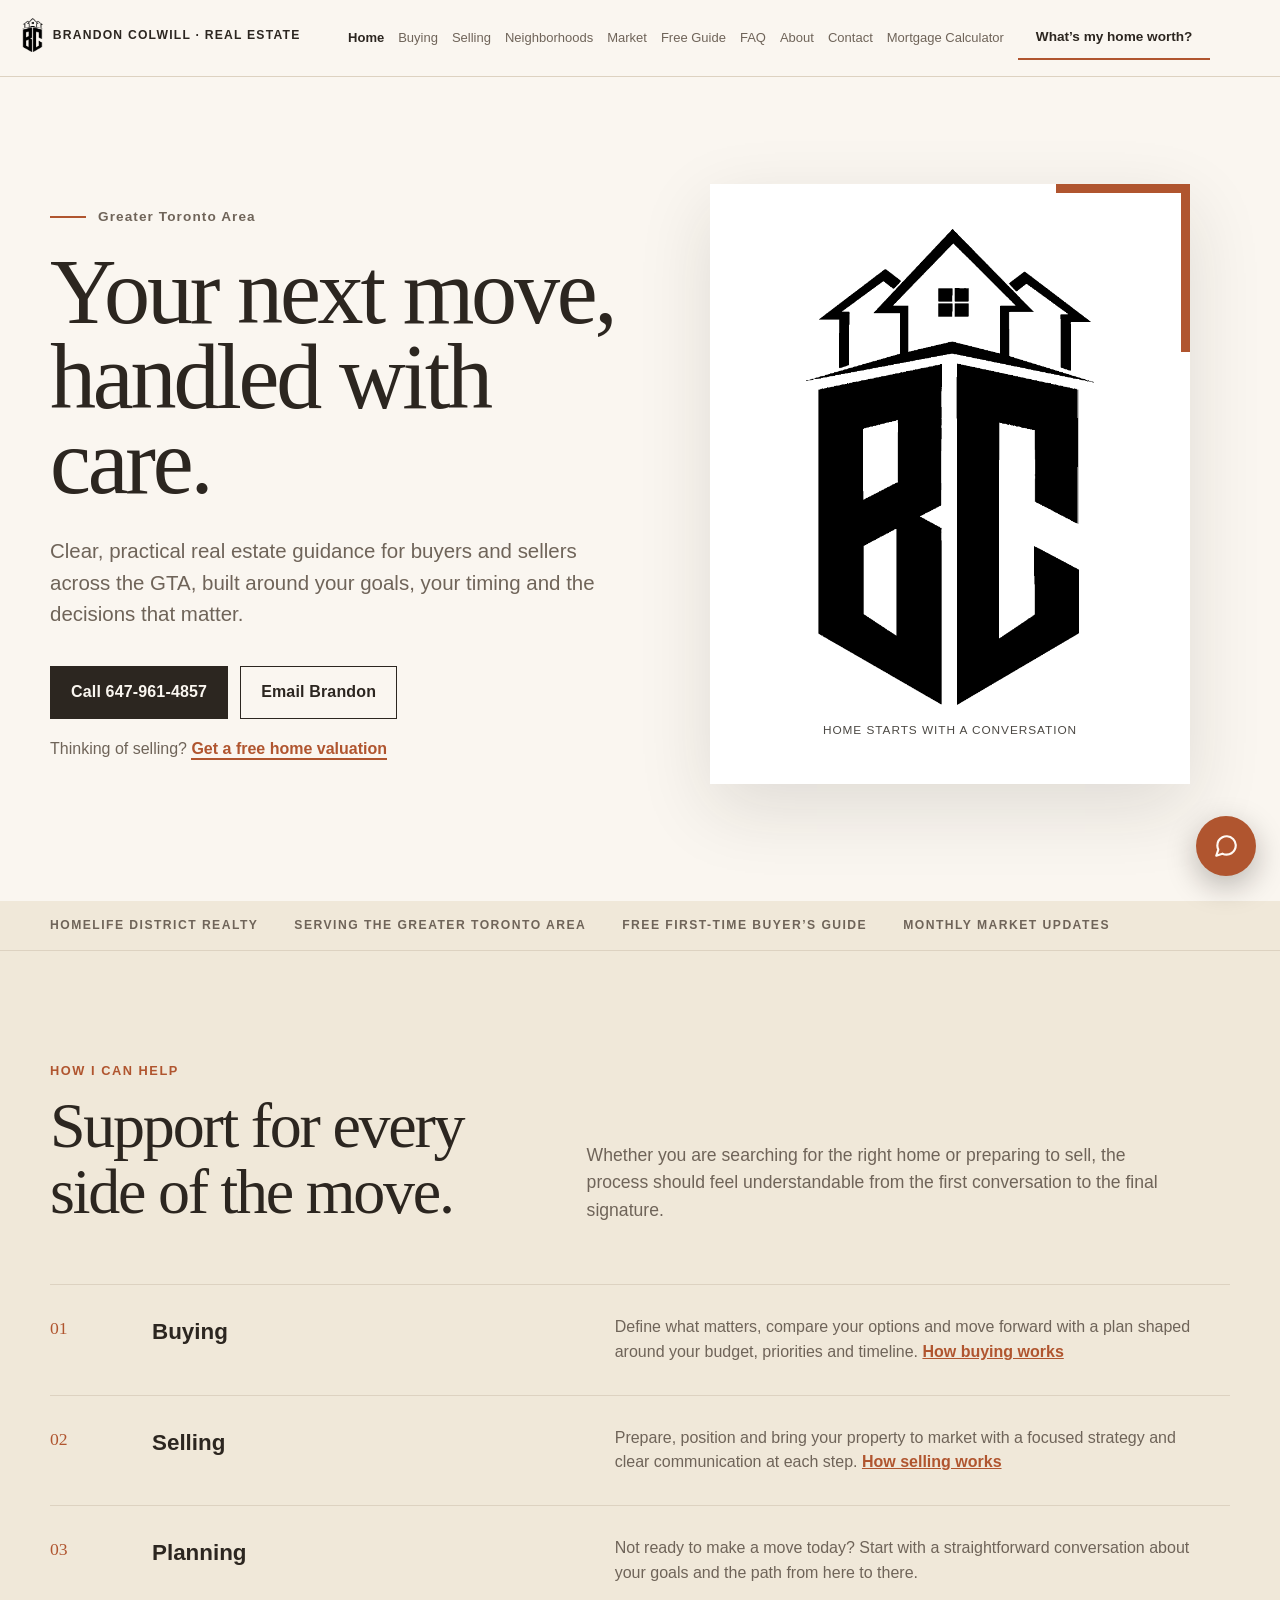
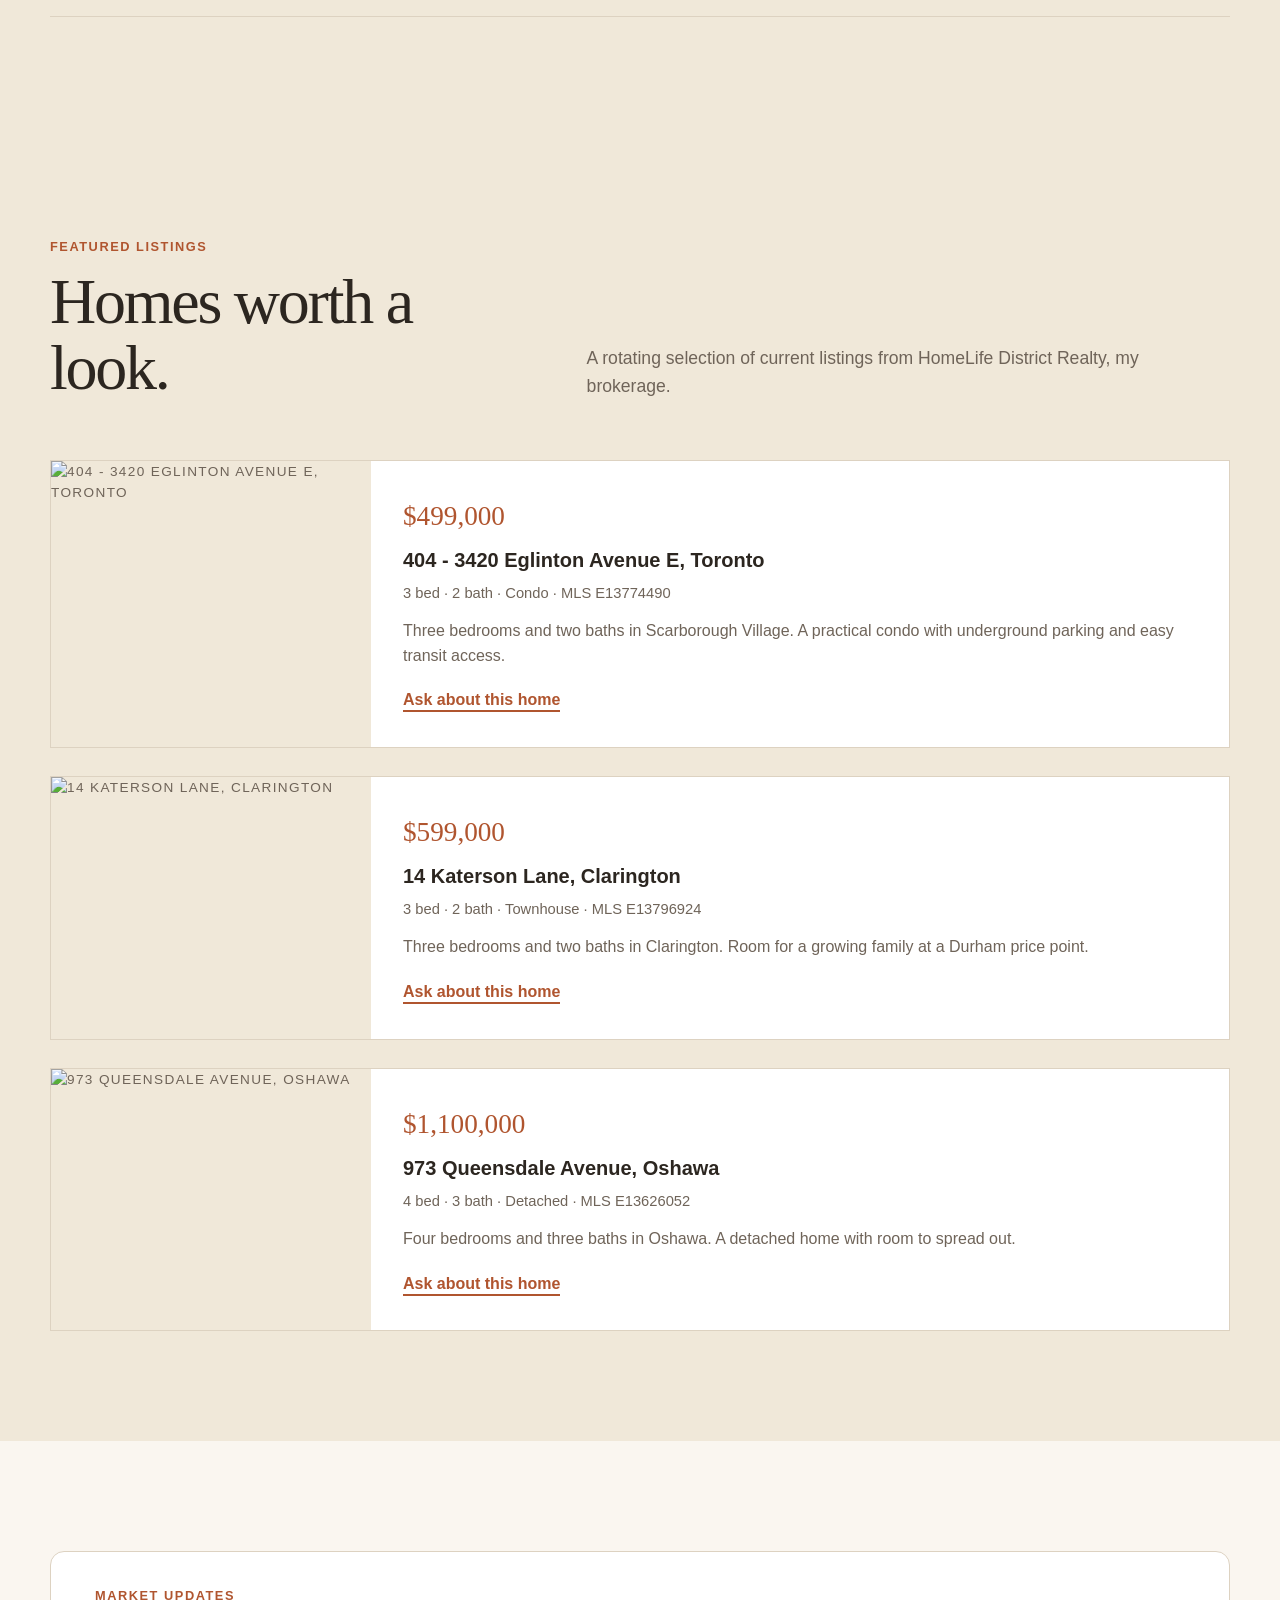
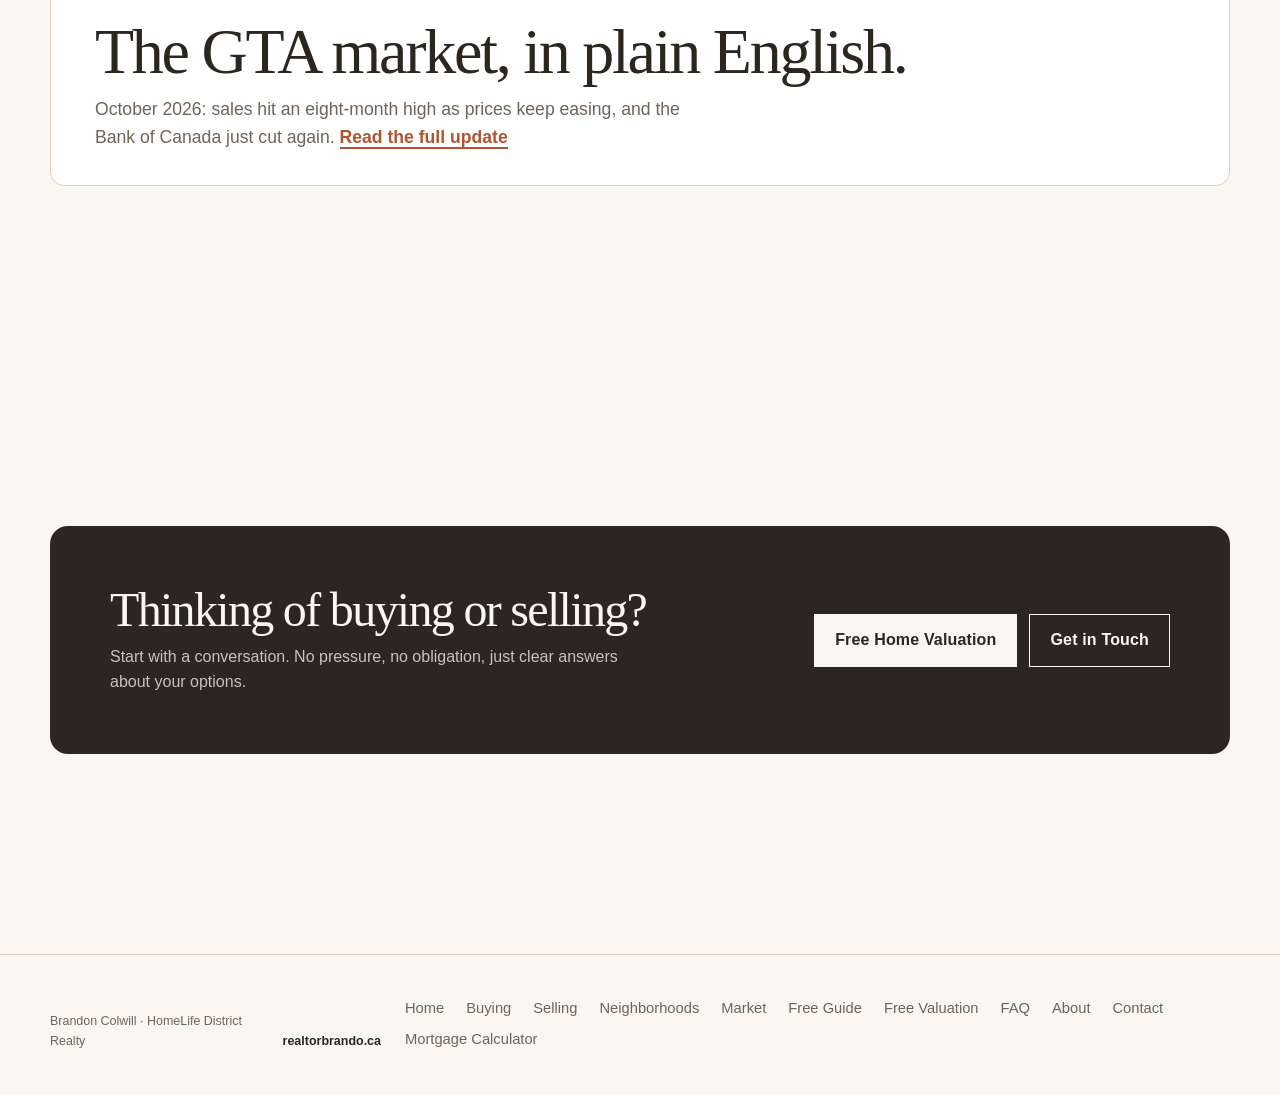
==== index.html @ 357b74c3 "Site polish: PNG logo data URIs (part 1/4)" ====
<!doctype html>
<html lang="en">
<head>
  <meta charset="utf-8" />
  <meta name="viewport" content="width=device-width, initial-scale=1, viewport-fit=cover" />
  <meta name="color-scheme" content="light" />
  <script>
    window.va = window.va || function () { (window.vaq = window.vaq || []).push(arguments); };
  </script>
  <script defer src="/_vercel/insights/script.js"></script>
  <meta name="description" content="Brandon Colwill provides thoughtful real estate guidance for buyers and sellers across the Greater Toronto Area with HomeLife District Realty." />
  <link rel="canonical" href="https://realtorbrando.ca/" />
  <link rel="icon" type="image/png" href="[data-uri]" />
  <meta property="og:type" content="website" />
  <meta property="og:site_name" content="Brandon Colwill Real Estate" />
  <meta property="og:title" content="Brandon Colwill | Greater Toronto Area Real Estate" />
  <meta property="og:description" content="Brandon Colwill provides thoughtful real estate guidance for buyers and sellers across the Greater Toronto Area with HomeLife District Realty." />
  <meta property="og:url" content="https://realtorbrando.ca/" />
  <meta property="og:image" content="https://realtorbrando.ca/og-image.png" />
  <meta property="og:image:width" content="1200" />
  <meta property="og:image:height" content="630" />
  <meta property="og:image:alt" content="Brandon Colwill, Greater Toronto Area Real Estate" />
  <meta name="twitter:card" content="summary_large_image" />
  <meta name="twitter:title" content="Brandon Colwill | Greater Toronto Area Real Estate" />
  <meta name="twitter:description" content="Brandon Colwill provides thoughtful real estate guidance for buyers and sellers across the Greater Toronto Area with HomeLife District Realty." />
  <meta name="twitter:image" content="https://realtorbrando.ca/og-image.png" />
  <title>Brandon Colwill | Greater Toronto Area Real Estate</title>
  <link rel="stylesheet" href="styles.css" />
</head>
<body>
<header class="site-header" aria-label="Primary navigation">
    <div class="wrap topline">
      <div class="identity"><a href="index.html" style="text-decoration:none"><img src="[data-uri]" class="identity-logo" alt="Brandon Colwill logo">Brandon Colwill &middot; Real Estate</a></div>
      <button class="nav-toggle" aria-label="Open menu" aria-expanded="false"><span></span><span></span><span></span></button>
      <nav class="main-nav" aria-label="Pages">
              <a href="index.html" aria-current="page">Home</a>
      <a href="buyers.html">Buying</a>
      <a href="sellers.html">Selling</a>
      <a href="neighborhoods.html">Neighborhoods</a>
      <a href="market.html">Market</a>
      <a href="guide.html">Free Guide</a>
      <a href="faq.html">FAQ</a>
      <a href="about.html">About</a>
      <a href="contact.html">Contact</a>
      <a href="calculator.html">Mortgage Calculator</a>
      <a href="valuation.html" class="nav-cta">What&rsquo;s my home worth?</a>
      </nav>
      <div class="nav-scrim" aria-hidden="true"></div>
    </div>
  </header>
  <main>
<div class="wrap hero">
      <div class="hero-copy">
        <p class="eyebrow">Greater Toronto Area</p>
        <h1>Your next move, handled with care.</h1>
        <p class="hero-lede">Clear, practical real estate guidance for buyers and sellers across the GTA, built around your goals, your timing and the decisions that matter.</p>
        <div class="actions">
          <a class="button primary" href="tel:+16479614857" aria-label="Call Brandon Colwill at 647 961 4857">Call 647-961-4857</a>
          <a class="button secondary" href="mailto:brandonjcolwill@gmail.com">Email Brandon</a>
        </div>
        <span class="hero-sub">Thinking of selling? <a href="valuation.html">Get a free home valuation</a></span>
      </div>
      <figure class="brand-frame" aria-label="Brandon Colwill monogram logo">
        <img src="[data-uri]" alt="Brandon Colwill BC monogram beneath a row of homes" />
        <figcaption class="brand-note">Home starts with a conversation</figcaption>
      </figure>
    </div>
    <div class="trust-strip"><div class="wrap trust-inner">
      <span>HomeLife District Realty</span><span>Serving the Greater Toronto Area</span><span>Free First-Time Buyer&rsquo;s Guide</span><span>Monthly Market Updates</span>
    </div></div>

<section class="services" id="services">
      <div class="wrap">
        <div class="section-head">
          <div>
            <p class="section-label">How I can help</p>
            <h2>Support for every side of the move.</h2>
          </div>
          <p class="section-intro">Whether you are searching for the right home or preparing to sell, the process should feel understandable from the first conversation to the final signature.</p>
        </div>
        <div class="service-list">
          <article class="service">
            <span class="service-number">01</span>
            <h3>Buying</h3>
            <p>Define what matters, compare your options and move forward with a plan shaped around your budget, priorities and timeline. <a class="text-link" href="buyers.html">How buying works</a></p>
          </article>
          <article class="service">
            <span class="service-number">02</span>
            <h3>Selling</h3>
            <p>Prepare, position and bring your property to market with a focused strategy and clear communication at each step. <a class="text-link" href="sellers.html">How selling works</a></p>
          </article>
          <article class="service">
            <span class="service-number">03</span>
            <h3>Planning</h3>
            <p>Not ready to make a move today? Start with a straightforward conversation about your goals and the path from here to there.</p>
          </article>
        </div>
      </div>
    </section>
<section id="listings" class="listings">
      <div class="wrap">
        <div class="section-head">
          <div>
            <p class="section-label">Featured listings</p>
            <h2>Homes worth a look.</h2>
          </div>
          <p class="section-intro">A rotating selection of current listings from HomeLife District Realty, my brokerage.</p>
        </div>
        <div class="listing-grid">
          <!--
            TO ADD A LISTING: copy the <article class="listing-card"> block below,
            paste it inside .listing-grid above this comment, and fill in the details.
            <article class="listing-card">
              <div class="listing-photo" aria-hidden="true"><span>Photo</span></div>
              <div class="listing-body">
                <p class="listing-price">$000,000</p>
                <h3>123 Example Street, Toronto</h3>
                <p class="listing-meta">3 bed &middot; 2 bath &middot; 1,500 sq ft</p>
                <p class="listing-desc">One or two sentences on what makes this home stand out.</p>
                <a class="listing-link" href="contact.html">Ask about this home</a>
              </div>
            </article>
          -->
          <article class="listing-card">
            <div class="listing-photo" data-photos="https://storage.googleapis.com/canadian/6aa489087ae2c92165e7a8e7.jpeg|https://storage.googleapis.com/canadian/6aa488fc7ae2c92165e7a8e4.jpeg|https://storage.googleapis.com/canadian/6aa488fc15866414d7d3f518.jpeg|https://storage.googleapis.com/canadian/6aa488fb15866414d7d3f517.jpeg|https://storage.googleapis.com/canadian/6aa488fbff354714e130527f.jpeg|https://storage.googleapis.com/canadian/6aa488fbcfd5c7214b7acc95.jpeg|https://storage.googleapis.com/canadian/6aa488fa7ae2c92165e7a8e2.jpeg|https://storage.googleapis.com/canadian/6aa488fa7ae2c92165e7a8e1.jpeg"><img src="https://storage.googleapis.com/canadian/6aa489087ae2c92165e7a8e7.jpeg" alt="404 - 3420 Eglinton Avenue E, Toronto" loading="lazy"></div>
            <div class="listing-body">
              <p class="listing-price">$499,000</p>
              <h3>404 - 3420 Eglinton Avenue E, Toronto</h3>
              <p class="listing-meta">3 bed &middot; 2 bath &middot; Condo &middot; MLS E13774490</p>
              <p class="listing-desc">Three bedrooms and two baths in Scarborough Village. A practical condo with underground parking and easy transit access.</p>
              <a class="listing-link" href="contact.html">Ask about this home</a>
            </div>
          </article>
          <article class="listing-card">
            <div class="listing-photo" data-photos="https://storage.googleapis.com/canadian/6aac244d233400da7a8f770c.jpeg|https://storage.googleapis.com/canadian/6aac245466da582f218b4580.jpeg|https://storage.googleapis.com/canadian/6aac244ed1eb2525922ef771.jpeg|https://storage.googleapis.com/canadian/6aac244deae08734eb2b4d78.jpeg|https://storage.googleapis.com/canadian/6aac24513ce74e8abf9bbdc7.jpeg|https://storage.googleapis.com/canadian/6aac2453233400da7a8f7712.jpeg|https://storage.googleapis.com/canadian/6aac244ed1dc3cd713ec0687.jpeg|https://storage.googleapis.com/canadian/6aac244f233400da7a8f770d.jpeg"><img src="https://storage.googleapis.com/canadian/6aac244d233400da7a8f770c.jpeg" alt="14 Katerson Lane, Clarington" loading="lazy"></div>
            <div class="listing-body">
              <p class="listing-price">$599,000</p>
              <h3>14 Katerson Lane, Clarington</h3>
              <p class="listing-meta">3 bed &middot; 2 bath &middot; Townhouse &middot; MLS E13796924</p>
              <p class="listing-desc">Three bedrooms and two baths in Clarington. Room for a growing family at a Durham price point.</p>
              <a class="listing-link" href="contact.html">Ask about this home</a>
            </div>
          </article>
          <article class="listing-card">
            <div class="listing-photo" data-photos="https://storage.googleapis.com/canadian/6a6d0b2e24837a67ff97429c.jpeg|https://storage.googleapis.com/canadian/6a6d0b2dc71ba846ba504f0d.jpeg"><img src="https://storage.googleapis.com/canadian/6a6d0b2e24837a67ff97429c.jpeg" alt="973 Queensdale Avenue, Oshawa" loading="lazy"></div>
            <div class="listing-body">
              <p class="listing-price">$1,100,000</p>
              <h3>973 Queensdale Avenue, Oshawa</h3>
              <p class="listing-meta">4 bed &middot; 3 bath &middot; Detached &middot; MLS E13626052</p>
              <p class="listing-desc">Four bedrooms and three baths in Oshawa. A detached home with room to spread out.</p>
              <a class="listing-link" href="contact.html">Ask about this home</a>
            </div>
          </article>
        </div>
      </div>
    </section>
    <section><div class="wrap">
      <div class="teaser">
        <p class="section-label">Market updates</p>
        <h2>The GTA market, in plain English.</h2>
        <p class="section-intro">October 2026: sales hit an eight-month high as prices keep easing, and the Bank of Canada just cut again. <a class="read-more" href="market.html">Read the full update</a></p>
      </div>
    </div></section>

    <section><div class="wrap">
      <div class="cta-band">
        <div>
          <h2>Thinking of buying or selling?</h2>
          <p>Start with a conversation. No pressure, no obligation, just clear answers about your options.</p>
        </div>
        <div class="actions">
          <a class="button primary" href="valuation.html">Free Home Valuation</a>
          <a class="button secondary" href="contact.html">Get in Touch</a>
        </div>
      </div>
    </div></section>

  </main>
<footer>
    <div class="wrap footer-inner">
      <p>Brandon Colwill &middot; HomeLife District Realty</p>
      <p class="domain">realtorbrando.ca</p>
      <nav class="footer-nav" aria-label="Footer">
        <a href="index.html">Home</a><a href="buyers.html">Buying</a><a href="sellers.html">Selling</a><a href="neighborhoods.html">Neighborhoods</a><a href="market.html">Market</a><a href="guide.html">Free Guide</a><a href="valuation.html">Free Valuation</a><a href="faq.html">FAQ</a><a href="about.html">About</a><a href="contact.html">Contact</a><a href="calculator.html">Mortgage Calculator</a>
      </nav>
    </div>
  </footer>
<div class="mobile-cta" role="navigation" aria-label="Quick contact">
    <a class="mcta mcta-call" href="tel:+16479614857">Call Now</a>
    <a class="mcta mcta-value" href="valuation.html">Free Valuation</a>
  </div>
<div class="chat-widget">
  <div class="chat-nudge" id="chatNudge" hidden>
    <button class="chat-nudge-close" id="chatNudgeX" aria-label="Dismiss">×</button>
    <p>Hi! Looking to buy or sell in the GTA? Ask me anything.</p>
  </div>
  <div class="chat-panel" id="chatPanel" hidden role="dialog" aria-label="Chat with Brandon's assistant">
    <div class="chat-head">
      <span class="chat-avatar">B</span>
      <div><strong>Brando</strong><span class="chat-status"><i></i>Online · replies instantly</span></div>
      <button class="chat-close" id="chatClose" aria-label="Close chat">×</button>
    </div>
    <div class="chat-msgs" id="chatMsgs" aria-live="polite"></div>
    <div class="chat-chips" id="chatChips"></div>
    <form class="chat-input" id="chatForm">
      <input id="chatText" type="text" placeholder="Type your question…" autocomplete="off" aria-label="Type your question" maxlength="500" />
      <button type="submit" aria-label="Send">➤</button>
    </form>
  </div>
  <button class="chat-fab" id="chatFab" aria-label="Open chat">
    <svg class="ic-chat" viewBox="0 0 24 24" width="26" height="26" fill="none" stroke="currentColor" stroke-width="2" stroke-linecap="round" stroke-linejoin="round"><path d="M21 11.5a8.38 8.38 0 0 1-.9 3.8 8.5 8.5 0 0 1-7.6 4.7 8.38 8.38 0 0 1-3.8-.9L3 21l1.9-5.7a8.38 8.38 0 0 1-.9-3.8 8.5 8.5 0 0 1 4.7-7.6 8.38 8.38 0 0 1 3.8-.9h.5a8.48 8.48 0 0 1 8 8v.5z"/></svg>
    <svg class="ic-x" viewBox="0 0 24 24" width="24" height="24" fill="none" stroke="currentColor" stroke-width="2.4" stroke-linecap="round"><path d="M18 6 6 18M6 6l12 12"/></svg>
  </button>
</div>
<script>
(function(){
  var h=document.querySelector('.site-header');
  if(h){function t(){h.classList.toggle('scrolled',window.scrollY>40)}t();addEventListener('scroll',t,{passive:true});}
  var b=document.querySelector('.nav-toggle'),n=document.querySelector('.main-nav'),s=document.querySelector('.nav-scrim');
  if(b&&n){
    function close(){document.body.classList.remove('nav-open');b.setAttribute('aria-expanded','false');b.setAttribute('aria-label','Open menu');}
    b.addEventListener('click',function(){
      var open=document.body.classList.toggle('nav-open');
      b.setAttribute('aria-expanded',open?'true':'false');
      b.setAttribute('aria-label',open?'Close menu':'Open menu');
    });
    n.addEventListener('click',function(e){if(e.target.closest('a'))close();});
    if(s)s.addEventListener('click',close);
    addEventListener('keydown',function(e){if(e.key==='Escape')close();});
  }
  /* Listing photo rotator: crossfade through each listing's photos on a timer. */
  try{
    if(!matchMedia('(prefers-reduced-motion: reduce)').matches){
      document.querySelectorAll('.listing-photo[data-photos]').forEach(function(box){
        var urls=box.getAttribute('data-photos').split('|').filter(Boolean);
        if(urls.length<2)return;
        var img=box.querySelector('img');
        if(!img)return;
        urls.forEach(function(u){var p=new Image();p.src=u;});
        var i=0,timer=null;
        function show(n){i=n%urls.length;img.style.opacity='0';setTimeout(function(){img.src=urls[i];img.style.opacity='1';},500);}
        function start(){if(!timer)timer=setInterval(function(){show(i+1);},4000);}
        function stop(){if(timer){clearInterval(timer);timer=null;}}
        if('IntersectionObserver' in window){
          new IntersectionObserver(function(es){es.forEach(function(en){en.isIntersecting?start():stop();});},{threshold:0.15}).observe(box);
        }else{start();}
        document.addEventListener('visibilitychange',function(){document.hidden?stop():start();});
      });
    }
  }catch(e){}
  /* Scroll fade-in: sections and cards fade up as they enter the viewport. */
  try{
    var els=document.querySelectorAll('main section, .guide, .listing-card, .form-card, .market-post, .faq-item, .cta-band');
    if('IntersectionObserver' in window && els.length){
      var io=new IntersectionObserver(function(entries){
        entries.forEach(function(en){
          if(en.isIntersecting){en.target.classList.add('visible');io.unobserve(en.target);}
        });
      },{threshold:0.08,rootMargin:'0px 0px -40px 0px'});
      els.forEach(function(el){el.classList.add('reveal');io.observe(el);});
    }
  }catch(e){}
})();
</script>
<script>
(function(){
  var fab=document.getElementById('chatFab'),panel=document.getElementById('chatPanel'),
      msgs=document.getElementById('chatMsgs'),form=document.getElementById('chatForm'),
      input=document.getElementById('chatText'),chips=document.getElementById('chatChips'),
      nudge=document.getElementById('chatNudge'),nudgeX=document.getElementById('chatNudgeX'),
      closeBtn=document.getElementById('chatClose');
  if(!fab)return;
  var opened=false,greeted=false,lead={step:0,name:'',phone:'',interest:''};
  var DEFAULT_CHIPS=["What's my home worth?","I'm looking to buy","Talk to Brandon"];
  function scrollDown(){msgs.scrollTop=msgs.scrollHeight;}
  function addMsg(html,who){
    var d=document.createElement('div');d.className='chat-msg '+who;
    if(who==='user'){d.textContent=html;}else{d.innerHTML=html;}
    msgs.appendChild(d);scrollDown();return d;
  }
  function setChips(list){
    chips.innerHTML='';
    list.forEach(function(t){
      var b=document.createElement('button');b.type='button';b.className='chat-chip';b.textContent=t;
      b.addEventListener('click',function(){handleUser(t);});
      chips.appendChild(b);
    });
  }
  function typing(on){
    var t=document.getElementById('chatTyping');
    if(on&&!t){var d=document.createElement('div');d.className='chat-msg bot typing';d.id='chatTyping';d.innerHTML='<span></span><span></span><span></span>';msgs.appendChild(d);scrollDown();}
    if(!on&&t){t.remove();}
  }
  function say(html,chipsList){
    typing(true);
    setTimeout(function(){
      typing(false);addMsg(html,'bot');setChips(chipsList||[]);
    },650+Math.random()*500);
  }
  function openChat(){
    panel.hidden=false;fab.classList.add('open');fab.setAttribute('aria-label','Close chat');
    opened=true;nudge.hidden=true;
    if(!greeted){greeted=true;
      say("Hey! I'm <b>Brando</b>, Brandon's digital assistant. Are you looking to <b>buy</b>, <b>sell</b>, or just browsing?",DEFAULT_CHIPS);
    }
    setTimeout(function(){input.focus();},100);
  }
  function closeChat(){panel.hidden=true;fab.classList.remove('open');fab.setAttribute('aria-label','Open chat');}
  fab.addEventListener('click',function(){panel.hidden?openChat():closeChat();});
  closeBtn.addEventListener('click',closeChat);
  nudge.addEventListener('click',function(e){if(e.target!==nudgeX)openChat();});
  nudgeX.addEventListener('click',function(e){e.stopPropagation();nudge.hidden=true;try{sessionStorage.setItem('chatNudgeOff','1');}catch(_){}});
  document.addEventListener('keydown',function(e){if(e.key==='Escape'&&!panel.hidden)closeChat();});
  setTimeout(function(){
    var off=false;try{off=sessionStorage.getItem('chatNudgeOff');}catch(_){}
    if(!opened&&!off)nudge.hidden=false;
  },7000);
  function startLead(){
    lead={step:1,name:'',phone:'',interest:''};
    say("Absolutely! Brandon loves talking real estate. What's your <b>full name</b>?");
  }
  function submitLead(){
    var payload={name:lead.name,phone:lead.phone,interest:lead.interest,
      _subject:'Chatbot lead from realtorbrando.ca',
      message:'New chat lead: '+lead.name+' ('+lead.phone+'), interested in: '+lead.interest};
    try{
      fetch('https://formsubmit.co/ajax/brandonjcolwill@gmail.com',{method:'POST',
        headers:{'Content-Type':'application/json','Accept':'application/json'},
        body:JSON.stringify(payload)});
    }catch(_){}
    lead.step=0;
    say("Done, "+esc(lead.name.split(' ')[0])+"! Brandon will reach out shortly at <b>"+esc(lead.phone)+"</b>. Anything else I can help with meanwhile?",DEFAULT_CHIPS);
  }
  function esc(s){return String(s).replace(/&/g,'&amp;').replace(/</g,'&lt;').replace(/>/g,'&gt;');}
  function brain(raw){
    var t=' '+raw.toLowerCase()+' ';
    function has(){for(var i=0;i<arguments.length;i++){if(t.indexOf(arguments[i])>-1)return true;}return false;}
    if(lead.step===1){lead.name=raw.trim()||'there';lead.step=2;
      return "Nice to meet you, "+esc(lead.name.split(' ')[0])+"! What's the <b>best number</b> to reach you at?";}
    if(lead.step===2){lead.phone=raw.trim();lead.step=3;
      return "Got it. Are you looking to <b>buy</b>, <b>sell</b>, or both?";}
    if(lead.step===3){lead.interest=raw.trim();submitLead();return null;}
    if(has('call me','call back','have him call','talk to brandon','speak to','human','real person','book','appointment','schedule'))
      {startLead();return null;}
    if(has('hi','hello','hey','morning','afternoon','evening')&&t.trim().length<14)
      return "Hey! Are you looking to <b>buy</b>, <b>sell</b>, or just browsing?";
    if(has('worth','value','valuation','sell','selling','list my','price of my','my home','my house','my condo'))
      return "You can get a <b>free home valuation</b> in about 30 seconds, no strings attached: <a href='valuation.html'>What's My Home Worth →</a><br><br>And here's <a href='sellers.html'>how selling works</a>, including exactly how I'd market your home.<br><br>Or want Brandon to walk you through the numbers on a call?";
    if(has('buy','buying','purchase','first time','first-time','fhsa','hbp','down payment','pre-approval','preapproval','mortgage'))
      return "Smart move getting informed first. Start with <a href='buyers.html'>how buying works</a>: the 5-step process, real costs, and FAQ. Then try the <a href='calculator.html'>mortgage calculator</a> and grab the <a href='guide.html'>First-Time Buyer's Guide →</a>.<br><br>Want Brandon to build you a personalized buying plan?";
    if(has('commission','fee','charge','cost to sell','how much do you'))
      return "Brandon's commission is competitive and always discussed upfront. Every home is different, so he quotes exact numbers for your place. Want him to run them for you?";
    if(has('neighbourhood','neighborhood','area','areas','location','where'))
      return "Brandon covers the whole GTA: <a href='neighborhoods.html'>explore the neighbourhood guides →</a>. Any area in particular catching your eye?";
    if(has('market','prices','rates','trends','stats'))
      return "The latest numbers are on the <a href='market.html'>Market Updates →</a> page, refreshed monthly from TRREB data. Anything specific you want to know?";
    if(has('contact','reach','email','number','phone'))
      return "You can reach Brandon directly at <a href='tel:+16479614857'>(647) 961-4857</a>, or I can have him call you. Just say <b>\"call me\"</b>.";
    if(has('who are you','your name','brando'))
      return "I'm <b>Brando</b>, Brandon Colwill's digital assistant. I answer questions and connect you with Brandon, a Homelife District Realty agent serving the GTA.";
    if(has('thank','thanks','thx','appreciated')) return "Anytime! Good luck with the move. I'm here if anything else comes up.";
    if(has('bye','goodbye','see you','later')) return "Talk soon! And remember, the <a href='valuation.html'>free home valuation</a> is always there when curiosity strikes.";
    if(has('yes','yeah','sure','ok','please do')&&/call|talk|reach|contact/.test(' '+document.title.toLowerCase()))
      {startLead();return null;}
    if(has('yes','yeah','yep','sure','okay','ok','please','definitely'))
      return "Great! The fastest way is a quick call. Want Brandon to call you? Just say <b>\"call me\"</b>.";
    return "I want to make sure you get the right answer. Want <b>Brandon</b> himself to reach out? Just say <b>\"call me\"</b> and I'll set it up.";
  }
  function handleUser(text){
    if(!text.trim())return;
    addMsg(text,'user');setChips([]);
    var r=brain(text);
    if(r)say(r,DEFAULT_CHIPS);
  }
  form.addEventListener('submit',function(e){
    e.preventDefault();var v=input.value;input.value='';handleUser(v);
  });
})();
</script>
</body>
</html>
---- styles.css ----
:root {
      color-scheme: light;
      --paper:#f5f3ef;
      --paper-2:#ebe8e2;
      --ink:#11100f;
      --muted:#625e57;
      --line:#cdc8bf;
      --accent:#b12724;
      --accent-ink:#fff9f5;
      --panel:#ffffff;
      --shadow:0 24px 70px rgba(34,29,22,.12);
    }
    *{box-sizing:border-box}
    html{scroll-behavior:smooth}
    body{
      margin:0;
      background:var(--paper);
      color:var(--ink);
      font-family:"Helvetica Neue",Helvetica,Arial,sans-serif;
      font-size:16px;
      line-height:1.55;
      overflow-x:hidden;
    }
    a{color:inherit}
    button,a{-webkit-tap-highlight-color:transparent}
    .wrap{width:min(1180px,calc(100% - 44px));margin-inline:auto}
    .topline{
      display:flex;
      align-items:center;
      justify-content:space-between;
      gap:24px;
      min-height:76px;
      border-bottom:1px solid var(--line);
    }
    .identity{font-size:.82rem;font-weight:750;letter-spacing:.14em;text-transform:uppercase}
    nav{display:flex;align-items:center;gap:26px}
    nav a{text-decoration:none;color:var(--muted);font-size:.92rem}
    nav a:hover,nav a:focus-visible{color:var(--ink)}
    .nav-cta{color:var(--ink);font-weight:700;border-bottom:2px solid var(--accent);padding-bottom:3px}
    .hero{
      min-height:calc(100vh - 76px);
      min-height:calc(100svh - 76px);
      display:grid;
      grid-template-columns:minmax(0,1.08fr) minmax(320px,.92fr);
      align-items:center;
      gap:7vw;
      padding-block:70px 80px;
    }
    .hero-copy{max-width:690px}
    .eyebrow{
      display:flex;
      align-items:center;
      gap:12px;
      margin:0 0 23px;
      color:var(--muted);
      font-size:.85rem;
      font-weight:700;
      letter-spacing:.08em;
    }
    .eyebrow::before{content:"";width:36px;height:2px;background:var(--accent)}
    h1,h2,h3,p{margin-top:0}
    h1,h2{
      font-family:Georgia,"Times New Roman",serif;
      font-weight:500;
      letter-spacing:-.035em;
    }
    h1{font-size:clamp(3.65rem,7.2vw,7rem);line-height:.92;margin-bottom:30px;max-width:790px}
    .hero-lede{font-size:clamp(1.08rem,1.6vw,1.3rem);line-height:1.55;color:var(--muted);max-width:570px;margin-bottom:36px}
    .actions{display:flex;flex-wrap:wrap;gap:12px}
    .button{
      display:inline-flex;
      align-items:center;
      justify-content:center;
      min-height:50px;
      padding:13px 20px;
      border:1px solid var(--ink);
      text-decoration:none;
      font-weight:750;
      letter-spacing:.01em;
      transition:background .18s,color .18s,border-color .18s;
    }
    .button.primary{background:var(--ink);color:var(--paper)}
    .button.primary:hover,.button.primary:focus-visible{background:var(--accent);border-color:var(--accent);color:var(--accent-ink)}
    .button.secondary:hover,.button.secondary:focus-visible{border-color:var(--accent);color:var(--accent)}
    .brand-frame{
      position:relative;
      width:min(100%,480px);
      aspect-ratio:4/5;
      justify-self:end;
      background:var(--panel);
      box-shadow:var(--shadow);
      display:grid;
      place-items:center;
      padding:9%;
      overflow:hidden;
    }
    .brand-frame::before,.brand-frame::after{content:"";position:absolute;background:var(--accent)}
    .brand-frame::before{width:9px;height:28%;right:0;top:0}
    .brand-frame::after{height:9px;width:28%;right:0;top:0}
    .brand-frame img{display:block;width:100%;height:100%;object-fit:contain;mix-blend-mode:multiply}
    .brand-note{position:absolute;left:18px;bottom:14px;color:#4c4944;font-size:.74rem;letter-spacing:.08em;text-transform:uppercase}
    section{padding-block:110px}
    .section-head{display:grid;grid-template-columns:1fr 1.35fr;gap:60px;margin-bottom:60px;align-items:end}
    .section-label{color:var(--accent);font-weight:800;font-size:.8rem;letter-spacing:.12em;text-transform:uppercase}
    h2{font-size:clamp(2.5rem,5vw,4.7rem);line-height:1.02;margin-bottom:0}
    .section-intro{font-size:1.1rem;color:var(--muted);max-width:600px;margin:0}
    .services{background:var(--paper-2)}
    .service-list{border-top:1px solid var(--line)}
    .service{display:grid;grid-template-columns:70px .7fr 1fr;gap:32px;padding:30px 0;border-bottom:1px solid var(--line);align-items:start}
    .service-number{font-family:Georgia,"Times New Roman",serif;color:var(--accent);font-size:1.1rem}
    .service h3{font-size:1.4rem;margin:0;font-weight:700}
    .service p{color:var(--muted);max-width:600px;margin:0}
    .approach-grid{display:grid;grid-template-columns:1.2fr .8fr;gap:7vw;align-items:start}
    .manifesto{font-family:Georgia,"Times New Roman",serif;font-size:clamp(2rem,4.5vw,4.2rem);line-height:1.08;letter-spacing:-.035em;margin:0}
    .steps{display:grid;gap:28px;padding-top:10px}
    .step{display:grid;grid-template-columns:44px 1fr;gap:16px}
    .step span{color:var(--accent);font-weight:800}
    .step h3{font-size:1rem;margin:0 0 6px}
    .step p{color:var(--muted);margin:0}
    .region{
      position:relative;
      background:var(--ink);
      color:var(--paper);
      overflow:hidden;
    }
    .region::after{
      content:"GTA";
      position:absolute;
      right:-.04em;
      bottom:-.24em;
      font-family:Georgia,"Times New Roman",serif;
      font-size:clamp(10rem,29vw,29rem);
      line-height:1;
      color:transparent;
      -webkit-text-stroke:1px color-mix(in srgb,var(--paper) 18%,transparent);
      pointer-events:none;
    }
    .region .wrap{position:relative;z-index:1;min-height:460px;display:flex;flex-direction:column;justify-content:center}
    .region .section-label{color:#ec756f;margin-bottom:22px}
    .region h2{max-width:720px;margin-bottom:24px}
    .region p{max-width:620px;color:color-mix(in srgb,var(--paper) 73%,transparent);font-size:1.1rem}
    .contact{display:grid;grid-template-columns:1fr 1fr;gap:7vw;align-items:start}
    .contact h2{margin-bottom:22px}
    .contact-copy{color:var(--muted);max-width:530px;font-size:1.1rem}
    .contact-list{border-top:1px solid var(--line)}
    .contact-row{display:grid;grid-template-columns:100px 1fr;gap:20px;padding:22px 0;border-bottom:1px solid var(--line);align-items:center}
    .contact-row span{color:var(--muted);font-size:.85rem}
    .contact-row a{text-decoration:none;font-weight:750;overflow-wrap:anywhere}
    .contact-row a:hover,.contact-row a:focus-visible{color:var(--accent)}
    footer{border-top:1px solid var(--line);padding:28px 0 44px}
    .footer-inner{display:flex;justify-content:space-between;gap:24px;align-items:flex-end}
    footer p{margin:0;color:var(--muted);font-size:.78rem;max-width:640px}
    .domain{font-weight:750;color:var(--ink)}
    :focus-visible{outline:3px solid color-mix(in srgb,var(--accent) 45%,transparent);outline-offset:4px}
    @media (max-width:820px){
      .wrap{width:min(100% - 32px,680px)}
      .topline{min-height:66px}.identity{font-size:.72rem}nav a:not(.nav-cta){display:none}
      .hero{grid-template-columns:1fr;gap:50px;padding:56px 0 68px;min-height:auto}
      h1{font-size:clamp(3.5rem,15vw,5.4rem)}
      .brand-frame{justify-self:stretch;width:100%;max-width:none;aspect-ratio:6/5;padding:10% 19%}
      section{padding-block:80px}
      .section-head{grid-template-columns:1fr;gap:18px;margin-bottom:42px}
      .service{grid-template-columns:42px 1fr;gap:10px 14px}
      .service p{grid-column:2}
      .approach-grid,.contact{grid-template-columns:1fr;gap:54px}
      .footer-inner{align-items:flex-start;flex-direction:column}
      .region .wrap{min-height:430px}
      .region::after{font-size:clamp(7rem,36vw,14rem)}
    }
    @media (max-width:470px){
      .wrap{width:calc(100% - 28px)}
      .topline{min-height:60px;gap:14px}
      .identity{font-size:.66rem;letter-spacing:.05em;white-space:nowrap}
      nav{gap:0}
      .nav-cta{font-size:.82rem;min-height:44px;display:inline-flex;align-items:center;padding-bottom:2px;flex-shrink:0}
      .hero{padding-top:43px}
      h1{font-size:clamp(2.75rem,12.5vw,4rem)}
      .hero-lede{font-size:1rem}.actions{display:grid}.button{width:100%}
      .brand-frame{aspect-ratio:1/1;padding:10% 14%}
      .brand-note{font-size:.72rem;left:12px;bottom:10px}
      .service{grid-template-columns:34px 1fr;padding:24px 0}
      .contact-row{grid-template-columns:1fr;gap:4px}
    }
    @media (prefers-reduced-motion:reduce){html{scroll-behavior:auto}.button{transition:none}}
      /* ---- Valuation band ---- */
    .valuation{background:var(--ink);color:var(--paper)}
    .valuation-grid{display:grid;grid-template-columns:1fr 1fr;gap:7vw;align-items:start}
    .valuation .section-label{color:#ec756f;margin-bottom:22px}
    .valuation h2{color:var(--paper);margin-bottom:24px}
    .valuation-copy{color:color-mix(in srgb,var(--paper) 78%,transparent);font-size:1.1rem;max-width:520px}
    .valuation-list{list-style:none;margin:28px 0 0;padding:0}
    .valuation-list li{padding:12px 0 12px 28px;position:relative;border-top:1px solid color-mix(in srgb,var(--paper) 16%,transparent);color:color-mix(in srgb,var(--paper) 85%,transparent)}
    .valuation-list li::before{content:"";position:absolute;left:2px;top:20px;width:10px;height:10px;background:var(--accent);border-radius:50%}
    .form-card{background:var(--paper);color:var(--ink);padding:38px 34px}
    .field{margin-bottom:18px}
    .field-row{display:grid;grid-template-columns:1fr 1fr;gap:16px}
    .field label{display:block;font-weight:750;font-size:.82rem;letter-spacing:.02em;margin-bottom:8px}
    .field .optional{font-weight:400;color:var(--muted)}
    .field input,.field select,.field textarea{width:100%;padding:13px 14px;border:1px solid var(--line);background:#fff;font:inherit;font-size:1rem;color:var(--ink);border-radius:0;box-sizing:border-box}
    .field textarea{resize:vertical;min-height:76px}
    .field input:focus,.field select:focus,.field textarea:focus{outline:3px solid color-mix(in srgb,var(--accent) 45%,transparent);outline-offset:1px;border-color:var(--accent)}
    .form-submit{width:100%;margin-top:6px;cursor:pointer;font:inherit}
    .form-note{font-size:.82rem;color:var(--muted);margin:14px 0 0;text-align:center}
    /* ---- Neighborhood guides ---- */
    .guides{background:var(--paper-2)}
    .guide-grid{display:grid;grid-template-columns:repeat(3,1fr);gap:0 48px;border-top:1px solid var(--line)}
    .guide{padding:30px 0;border-bottom:1px solid var(--line)}
    .guide h3{font-size:1.35rem;margin:0 0 6px}
    .guide-vibe{font-family:Georgia,"Times New Roman",serif;font-style:italic;color:var(--accent);margin:0 0 12px}
    .guide p:last-child{color:var(--muted);margin:0}
    .guides-cta{margin-top:34px;font-size:1.05rem}
    .guides-cta a{color:var(--accent);font-weight:750}
    /* ---- Market updates ---- */
    .market-post{border:1px solid var(--line);padding:44px 40px;max-width:860px;background:#fff}
    .market-date{color:var(--accent);font-weight:800;font-size:.8rem;letter-spacing:.12em;text-transform:uppercase;margin:0 0 14px}
    .market-post h3{font-size:clamp(1.5rem,2.6vw,2.1rem);margin:0 0 22px;letter-spacing:-.01em}
    .market-stats{list-style:none;margin:0 0 22px;padding:0}
    .market-stats li{padding:11px 0 11px 26px;position:relative;border-top:1px solid var(--line);color:var(--muted)}
    .market-stats li:last-child{border-bottom:1px solid var(--line)}
    .market-stats li::before{content:"";position:absolute;left:2px;top:19px;width:9px;height:9px;background:var(--accent);border-radius:50%}
    .market-stats strong{color:var(--ink)}
    .market-post>p{color:var(--muted);max-width:700px}
    .market-post>p strong{color:var(--ink)}
    .market-source{font-size:.85rem !important}
    /* ---- Listings ---- */
    .listings{background:var(--paper-2)}
    .listing-grid{display:grid;gap:28px}
    .listing-empty{border:1px dashed var(--line);padding:56px 40px;text-align:center;background:var(--paper)}
    .listing-empty h3{font-size:1.6rem;margin:0 0 14px}
    .listing-empty p{color:var(--muted);max-width:560px;margin:0 auto 28px}
    .listing-card{border:1px solid var(--line);background:#fff;display:grid;grid-template-columns:320px 1fr}
    .listing-photo{background:var(--paper-2);min-height:240px;display:flex;align-items:center;justify-content:center;color:var(--muted);font-size:.85rem;letter-spacing:.1em;text-transform:uppercase}
    .listing-body{padding:34px 32px}
    .listing-price{font-family:Georgia,"Times New Roman",serif;font-size:1.7rem;color:var(--accent);margin:0 0 8px}
    .listing-body h3{font-size:1.25rem;margin:0 0 6px}
    .listing-meta{color:var(--muted);font-size:.92rem;margin:0 0 14px}
    .listing-desc{color:var(--muted);margin:0 0 20px}
    .listing-link{color:var(--accent);font-weight:750;text-decoration:none;border-bottom:2px solid var(--accent);padding-bottom:2px}
    .guide-capture{background:var(--paper)}
    .guide-grid{display:grid;grid-template-columns:1fr 1fr;gap:7vw;align-items:start}
    .guide-copy{color:var(--muted);font-size:1.1rem;max-width:520px}
    .guide-list{list-style:none;margin:28px 0 0;padding:0}
    .guide-list li{padding:12px 0 12px 28px;position:relative;border-top:1px solid var(--line);color:var(--muted)}
    .guide-list li::before{content:"";position:absolute;left:2px;top:20px;width:10px;height:10px;background:var(--accent);border-radius:50%}
    .hero-sub{display:block;margin-top:18px;color:var(--muted)}
    .hero-sub a{color:var(--accent);font-weight:750;text-decoration:none;border-bottom:2px solid var(--accent);padding-bottom:1px}
    @media (max-width:900px){
      .valuation-grid,.guide-grid{grid-template-columns:1fr;gap:44px}
      .guide-grid{grid-template-columns:1fr 1fr;gap:0 32px}
      .listing-card{grid-template-columns:1fr}
      .listing-photo{min-height:200px}
    }
    @media (max-width:620px){
      .guide-grid{grid-template-columns:1fr}
      .field-row{grid-template-columns:1fr}
      .form-card{padding:28px 22px}
      .market-post{padding:32px 24px}
      .listing-empty{padding:40px 24px}
    }

/* ===== Multi-page redesign additions ===== */
/* Warmer, more welcoming palette (overrides base theme) */
:root{
  --paper:#faf6f0;
  --paper-2:#f0e8d9;
  --ink:#2c2620;
  --muted:#6f6459;
  --line:#ddd2c1;
  --accent:#b0552f;
  --accent-ink:#fff9f4;
}
.site-header{position:sticky;top:0;z-index:100;background:var(--paper);border-bottom:1px solid var(--line);transition:box-shadow .25s}
.site-header .topline{border-bottom:none}
.site-header.scrolled{box-shadow:0 8px 28px rgba(20,16,10,.10)}
.site-header.scrolled .topline{min-height:58px}
nav a[aria-current="page"]{color:var(--ink);font-weight:700}
.nav-toggle{display:none;background:none;border:none;cursor:pointer;padding:12px;min-height:44px;min-width:44px;-webkit-tap-highlight-color:transparent}
.nav-toggle span{display:block;width:24px;height:2px;background:var(--ink);margin:5px 0;transition:transform .25s,opacity .25s;border-radius:2px}
@media (max-width:820px){
  .nav-toggle{display:block;flex-shrink:0}
  .main-nav a:not(.nav-cta){display:block}
  .main-nav{position:fixed;top:0;right:0;bottom:0;width:min(340px,88vw);z-index:300;background:var(--paper);border-left:1px solid var(--line);box-shadow:-12px 0 40px rgba(20,16,10,.15);flex-direction:column;align-items:stretch;justify-content:flex-start;gap:0;padding:84px 28px 40px;transform:translateX(103%);transition:transform .32s ease;overflow-y:auto}
  body.nav-open .main-nav{transform:none}
  .main-nav a{padding:15px 0;border-bottom:1px solid var(--line);font-size:1.05rem;white-space:normal;color:var(--ink)}
  .main-nav a.nav-cta{border-bottom:none;margin-top:20px;text-align:center;background:var(--accent);color:var(--accent-ink);padding:15px;border-radius:10px;font-weight:800}
  body.nav-open{overflow:hidden}
  body.nav-open .mobile-cta{display:none}
  body.nav-open .nav-toggle span:nth-child(1){transform:translateY(7px) rotate(45deg)}
  body.nav-open .nav-toggle span:nth-child(2){opacity:0}
  body.nav-open .nav-toggle span:nth-child(3){transform:translateY(-7px) rotate(-45deg)}
  .nav-scrim{position:fixed;inset:0;z-index:290;background:rgba(15,12,8,.45);opacity:0;pointer-events:none;transition:opacity .3s}
  body.nav-open .nav-scrim{opacity:1;pointer-events:auto}
}
/* Trust strip */
.trust-strip{border-bottom:1px solid var(--line);background:var(--paper-2)}
.trust-inner{display:flex;flex-wrap:wrap;gap:8px 36px;padding:15px 0;font-size:.76rem;font-weight:750;letter-spacing:.12em;text-transform:uppercase;color:var(--muted)}
/* Sticky mobile CTA bar */
.mobile-cta{display:none}
@media (max-width:720px){
  body{padding-bottom:82px}
  .mobile-cta{display:flex;position:fixed;left:0;right:0;bottom:0;z-index:200;gap:8px;padding:10px 12px calc(10px + env(safe-area-inset-bottom));background:var(--paper);border-top:1px solid var(--line);box-shadow:0 -6px 20px rgba(20,16,10,.14)}
  .mcta{flex:1;display:inline-flex;align-items:center;justify-content:center;min-height:50px;border-radius:10px;font-weight:800;font-size:.95rem;text-decoration:none;letter-spacing:.01em}
  .mcta-call{background:var(--ink);color:var(--paper)}
  .mcta-value{background:var(--accent);color:var(--accent-ink)}
}
/* Page hero for subpages */
.page-hero{padding:70px 0 10px}
.page-hero h1{font-size:clamp(2.6rem,6vw,4.4rem);line-height:1;margin-bottom:22px}
/* FAQ accordion */
.faq-list{max-width:840px;margin-bottom:90px}
.faq-item{border-bottom:1px solid var(--line)}
.faq-item summary{cursor:pointer;list-style:none;display:flex;justify-content:space-between;align-items:center;gap:20px;padding:22px 0;font-weight:750;font-size:1.06rem}
.faq-item summary::-webkit-details-marker{display:none}
.faq-item summary::after{content:"+";font-size:1.6rem;font-weight:300;color:var(--accent);flex-shrink:0;line-height:1;transition:transform .2s}
.faq-item[open] summary::after{transform:rotate(45deg)}
.faq-a{color:var(--muted);padding:2px 0 26px;max-width:700px}
.faq-a p{margin-bottom:12px}
/* Card hover polish */
.guide,.listing-card{transition:transform .2s ease,box-shadow .2s ease}
a.guide:hover,.listing-card:hover{transform:translateY(-4px);box-shadow:var(--shadow)}
/* Header identity logo */
.identity a{display:inline-flex;align-items:center;gap:10px}
.identity-logo{height:34px;width:auto;display:block}
@media (max-width:820px){.identity-logo{height:28px}.identity a{gap:8px}}
/* Button hover: lift + shadow */
.button{transition:background .18s,color .18s,border-color .18s,transform .18s ease,box-shadow .18s ease}
.button:hover,.button:focus-visible{transform:translateY(-2px);box-shadow:0 10px 24px rgba(20,16,10,.16)}
.button:active{transform:translateY(0);box-shadow:none}
/* Section card hover polish */
.form-card,.market-post{transition:transform .2s ease,box-shadow .2s ease}
.form-card:hover,.market-post:hover{transform:translateY(-3px);box-shadow:var(--shadow)}
.faq-item summary{transition:color .18s}
.faq-item summary:hover{color:var(--accent)}
/* Listing photo rotator */
.listing-photo{position:relative}
.listing-photo img{transition:opacity .5s ease}
/* Scroll fade-in (the reveal class is added by JS; without JS everything stays visible) */
.reveal{opacity:0;transform:translateY(26px);transition:opacity .7s ease,transform .7s ease}
.reveal.visible{opacity:1;transform:none}
@media (prefers-reduced-motion:reduce){.reveal{opacity:1 !important;transform:none !important;transition:none}.button{transition:none !important}}
/* Brand frame: stack logo above tagline so they never overlap */
.brand-frame{display:flex;flex-direction:column;align-items:center;justify-content:center}
.brand-frame img{flex:1 1 auto;min-height:0;width:100%;height:0;object-fit:contain}
.brand-note{position:static;flex:0 0 auto;margin:16px 0 0;text-align:center}
/* Mobile: let the logo blend into the page instead of a white card.
   The logo image uses multiply blending, so its white background melts
   into the beige page. */
@media (max-width:820px){
  .brand-frame{background:transparent;box-shadow:none}
}
/* Listing cards with real photos */
.listing-photo{padding:0;overflow:hidden}
.listing-photo img{width:100%;height:100%;object-fit:cover;display:block;align-self:stretch}
/* Inline text links */
.text-link{color:var(--accent);font-weight:700;white-space:nowrap}
/* Desktop nav fits all 10 links: wider header, tighter nav */
@media (min-width:821px){
  .site-header .wrap{width:min(1400px,calc(100% - 44px))}
  .site-header .topline{gap:16px}
  .site-header .identity{font-size:.76rem;letter-spacing:.1em}
  .main-nav{gap:14px}
  .main-nav a{font-size:.8125rem}
  .main-nav .nav-cta{font-size:.85rem;padding:10px 18px}
}
/* Chatbot */
.chat-fab{position:fixed;right:24px;bottom:24px;z-index:250;width:60px;height:60px;border-radius:50%;border:none;background:var(--accent);color:var(--accent-ink);cursor:pointer;display:flex;align-items:center;justify-content:center;box-shadow:0 10px 30px rgba(20,16,10,.28);transition:transform .2s}
.chat-fab:hover{transform:scale(1.07)}
.chat-fab .ic-x{display:none}
.chat-fab.open .ic-chat{display:none}
.chat-fab.open .ic-x{display:block}
.chat-nudge{position:fixed;right:96px;bottom:36px;z-index:250;max-width:260px;background:var(--panel);border:1px solid var(--line);border-radius:14px 14px 4px 14px;padding:12px 36px 12px 14px;box-shadow:0 10px 30px rgba(20,16,10,.2);font-size:.88rem;cursor:pointer;animation:chatpop .35s ease}
.chat-nudge p{margin:0}
.chat-nudge-close{position:absolute;top:6px;right:8px;background:none;border:none;font-size:1rem;cursor:pointer;color:var(--muted);padding:4px}
@keyframes chatpop{from{opacity:0;transform:translateY(8px)}to{opacity:1;transform:none}}
.chat-panel{position:fixed;right:24px;bottom:100px;z-index:260;width:min(380px,calc(100vw - 40px));height:min(560px,72vh);display:flex;flex-direction:column;background:var(--paper);border:1px solid var(--line);border-radius:18px;box-shadow:0 24px 70px rgba(20,16,10,.3);overflow:hidden}
.chat-panel[hidden]{display:none}
.chat-head{display:flex;align-items:center;gap:10px;padding:14px 16px;background:var(--panel);border-bottom:1px solid var(--line)}
.chat-avatar{width:38px;height:38px;border-radius:50%;background:var(--accent);color:var(--accent-ink);display:flex;align-items:center;justify-content:center;font-weight:800;flex-shrink:0}
.chat-head>div{flex:1;display:flex;flex-direction:column}
.chat-head strong{font-size:.95rem}
.chat-status{font-size:.74rem;color:var(--muted);display:flex;align-items:center;gap:6px}
.chat-status i{width:8px;height:8px;border-radius:50%;background:#2e9e5b;display:inline-block}
.chat-close{background:none;border:none;font-size:1.5rem;cursor:pointer;color:var(--muted);padding:6px;line-height:1}
.chat-msgs{flex:1;overflow-y:auto;padding:16px 14px;display:flex;flex-direction:column;gap:10px}
.chat-msg{max-width:82%;padding:10px 14px;border-radius:16px;font-size:.9rem;line-height:1.45;word-wrap:break-word}
.chat-msg.bot{background:var(--panel);border:1px solid var(--line);border-bottom-left-radius:4px;align-self:flex-start}
.chat-msg.user{background:var(--accent);color:var(--accent-ink);border-bottom-right-radius:4px;align-self:flex-end}
.chat-msg.bot a{color:var(--accent);font-weight:700}
.chat-msg.typing{display:flex;gap:5px;padding:14px 16px}
.chat-msg.typing span{width:7px;height:7px;border-radius:50%;background:var(--muted);animation:blink 1.2s infinite}
.chat-msg.typing span:nth-child(2){animation-delay:.2s}
.chat-msg.typing span:nth-child(3){animation-delay:.4s}
@keyframes blink{0%,60%,100%{opacity:.25}30%{opacity:1}}
.chat-chips{display:flex;gap:8px;padding:0 14px 10px;flex-wrap:wrap}
.chat-chip{background:var(--panel);border:1px solid var(--accent);color:var(--accent);border-radius:20px;padding:8px 14px;font-size:.82rem;cursor:pointer;font-weight:600}
.chat-chip:hover{background:var(--accent);color:var(--accent-ink)}
.chat-input{display:flex;gap:8px;padding:12px 14px;border-top:1px solid var(--line);background:var(--panel)}
.chat-input input{flex:1;border:1px solid var(--line);border-radius:22px;padding:10px 16px;font-size:.9rem;background:var(--paper);color:var(--ink)}
.chat-input input:focus{outline:2px solid var(--accent);outline-offset:0}
.chat-input button{width:42px;height:42px;border-radius:50%;border:none;background:var(--accent);color:var(--accent-ink);cursor:pointer;font-size:1.05rem;flex-shrink:0}
@media (max-width:720px){
  .chat-fab{right:16px;bottom:calc(96px + env(safe-area-inset-bottom))}
  .chat-nudge{right:88px;bottom:calc(108px + env(safe-area-inset-bottom))}
  .chat-panel{right:12px;left:12px;width:auto;bottom:calc(100px + env(safe-area-inset-bottom))}
}
/* CTA band */
.cta-band{background:var(--ink);color:var(--paper);border-radius:18px;padding:clamp(36px,5vw,60px) clamp(24px,5vw,60px);display:flex;flex-wrap:wrap;align-items:center;justify-content:space-between;gap:28px;margin:30px 0 90px}
.cta-band h2{color:var(--paper);margin-bottom:10px;font-size:clamp(1.9rem,4vw,3rem)}
.cta-band p{margin:0;max-width:540px;opacity:.75}
.cta-band .button.primary{background:var(--paper);color:var(--ink);border-color:var(--paper)}
.cta-band .button.secondary{border-color:var(--paper);color:var(--paper)}
/* Market teaser */
.teaser{border:1px solid var(--line);border-radius:14px;padding:34px clamp(22px,4vw,44px);background:var(--panel);margin-bottom:90px}
.teaser h2{margin-bottom:12px}
.teaser .read-more{font-weight:750;color:var(--accent);text-decoration:none;border-bottom:2px solid var(--accent)}
.footer-nav{display:flex;flex-wrap:wrap;gap:8px 22px;margin-top:14px;font-size:.85rem}
.footer-nav a{color:var(--muted);text-decoration:none}
.footer-nav a:hover{color:var(--ink)}
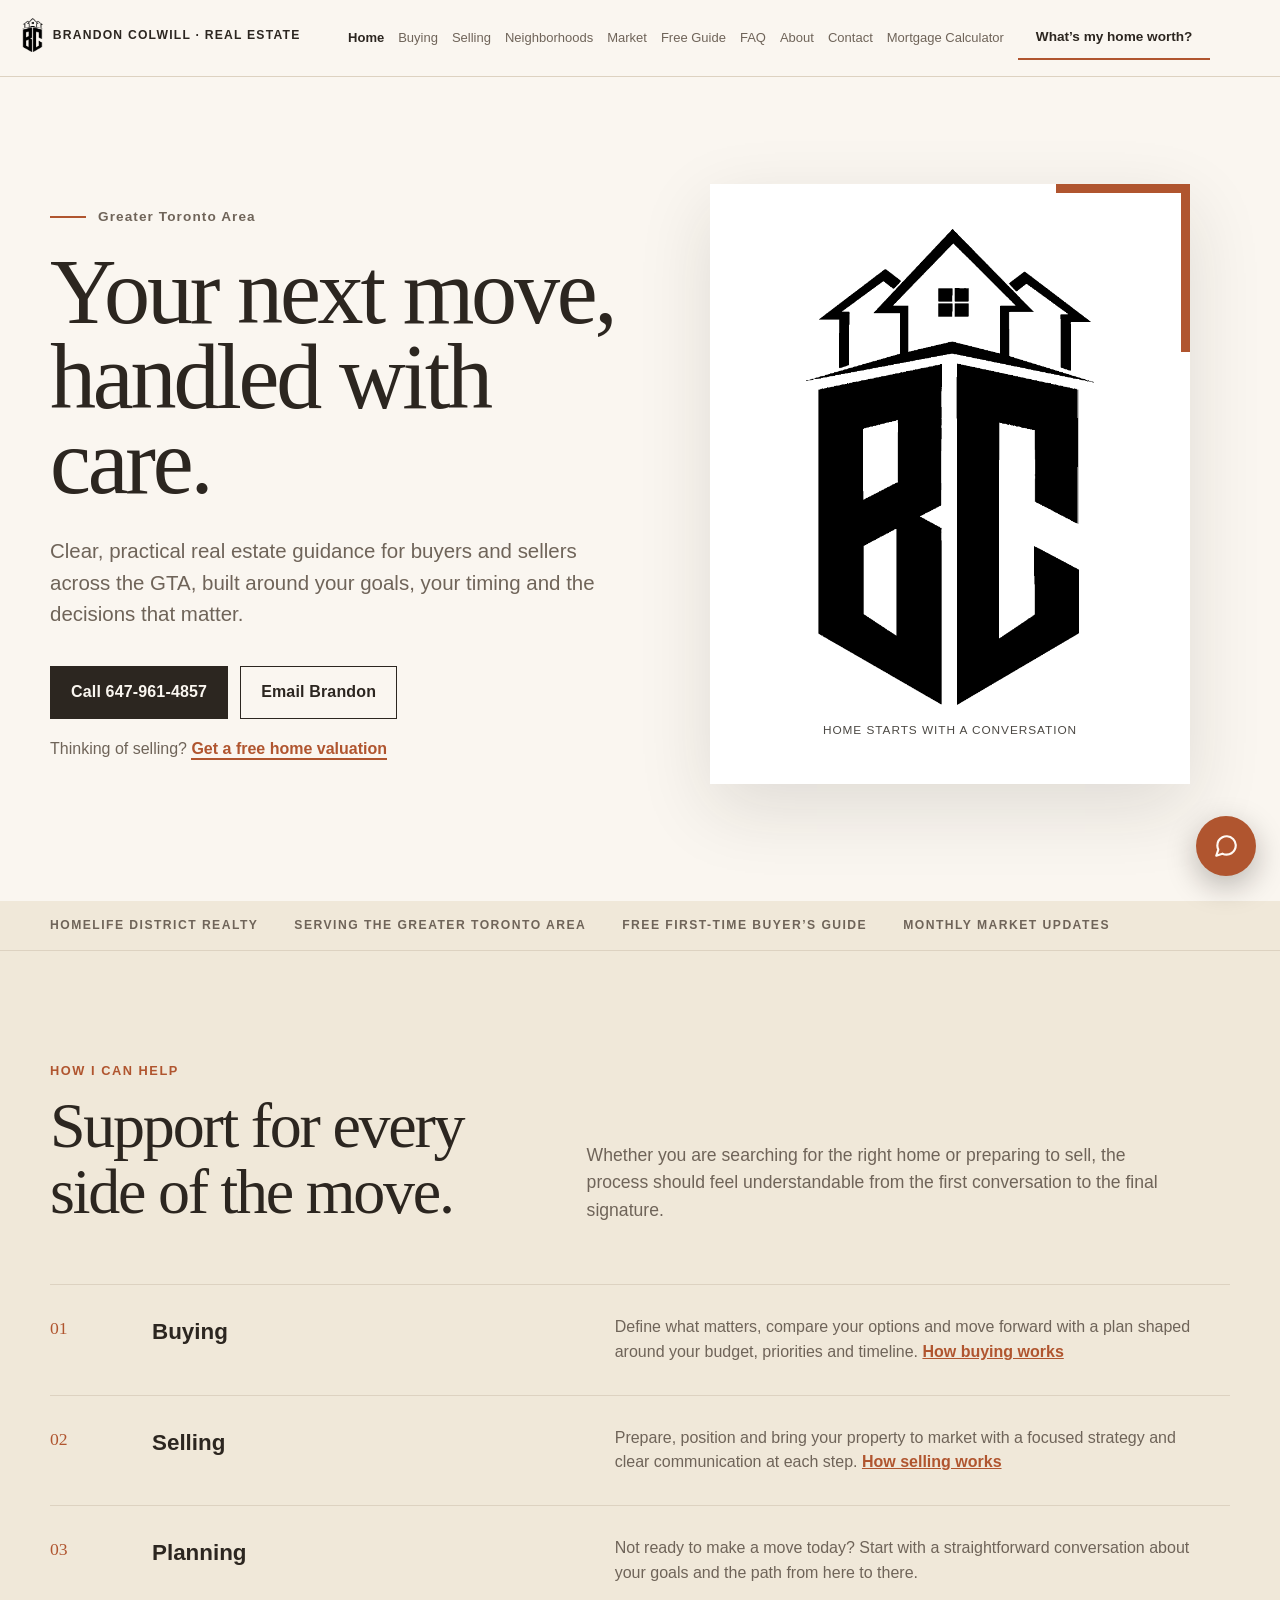
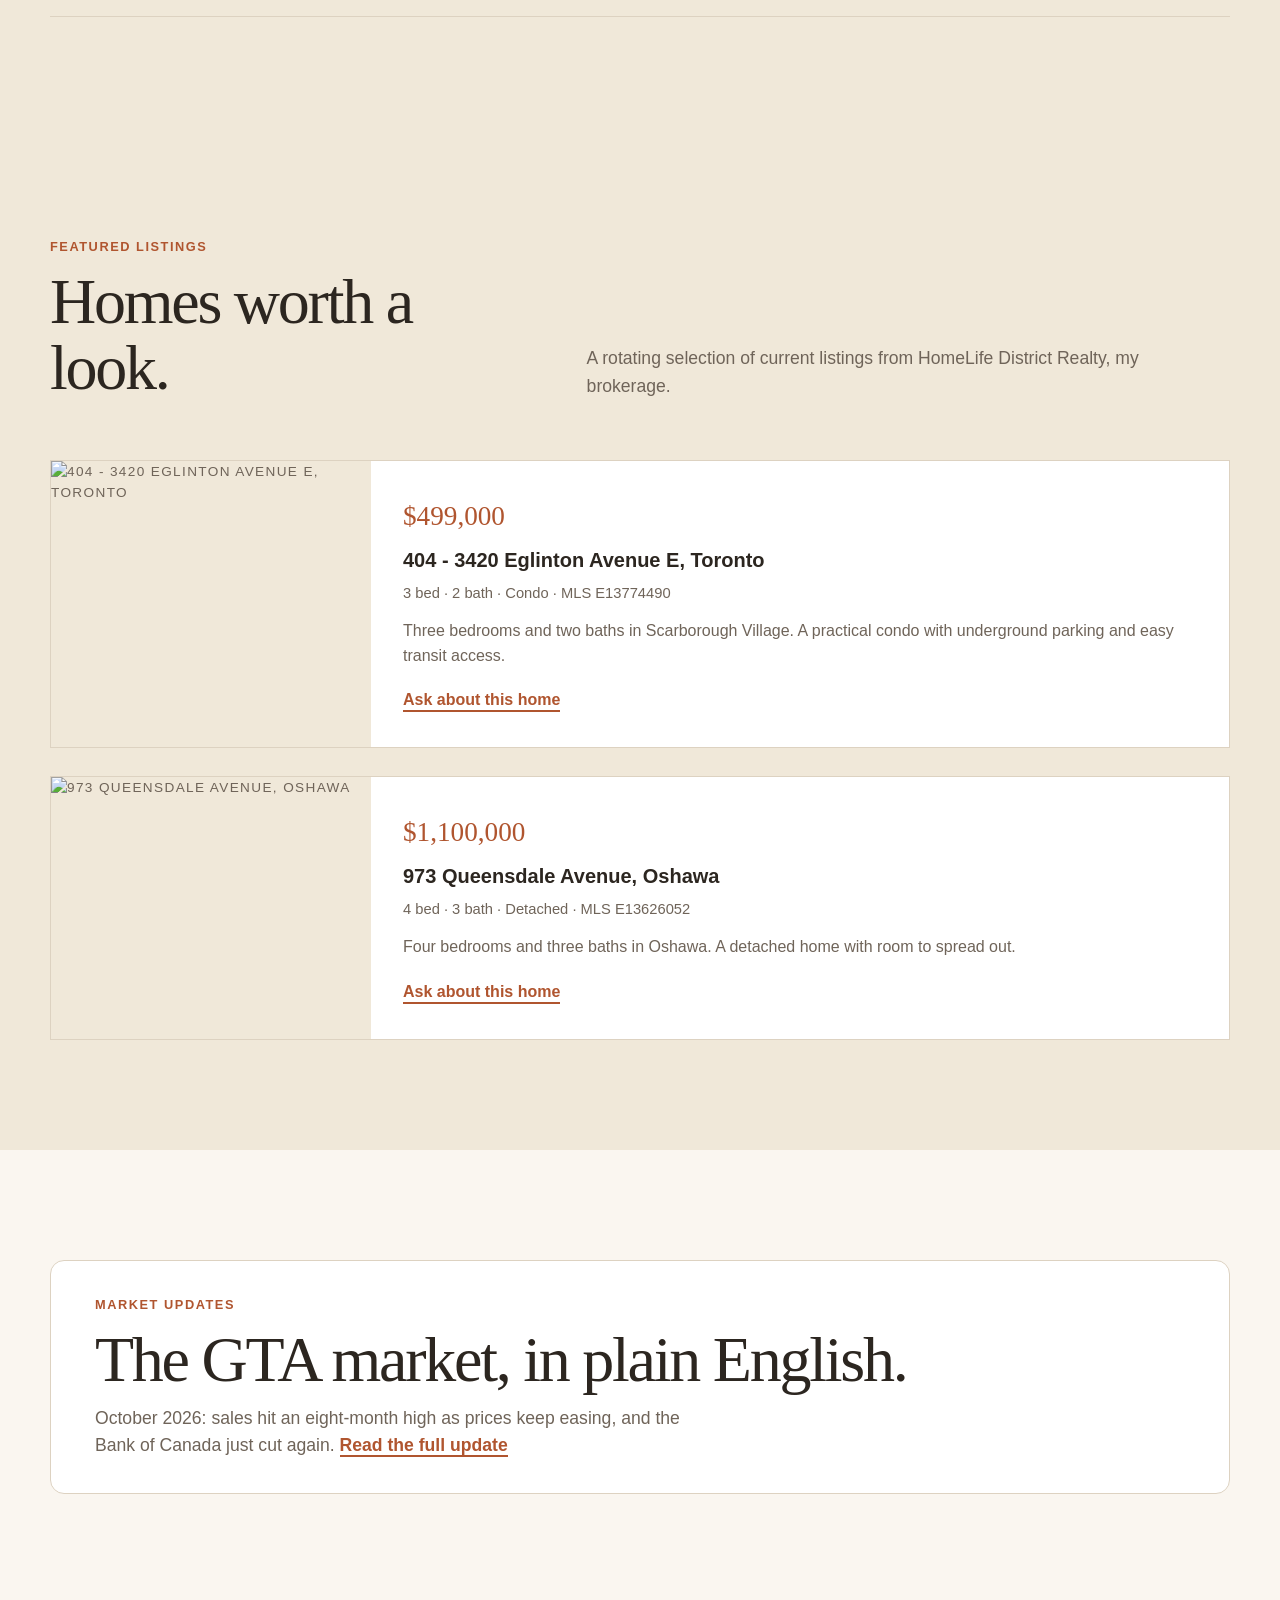
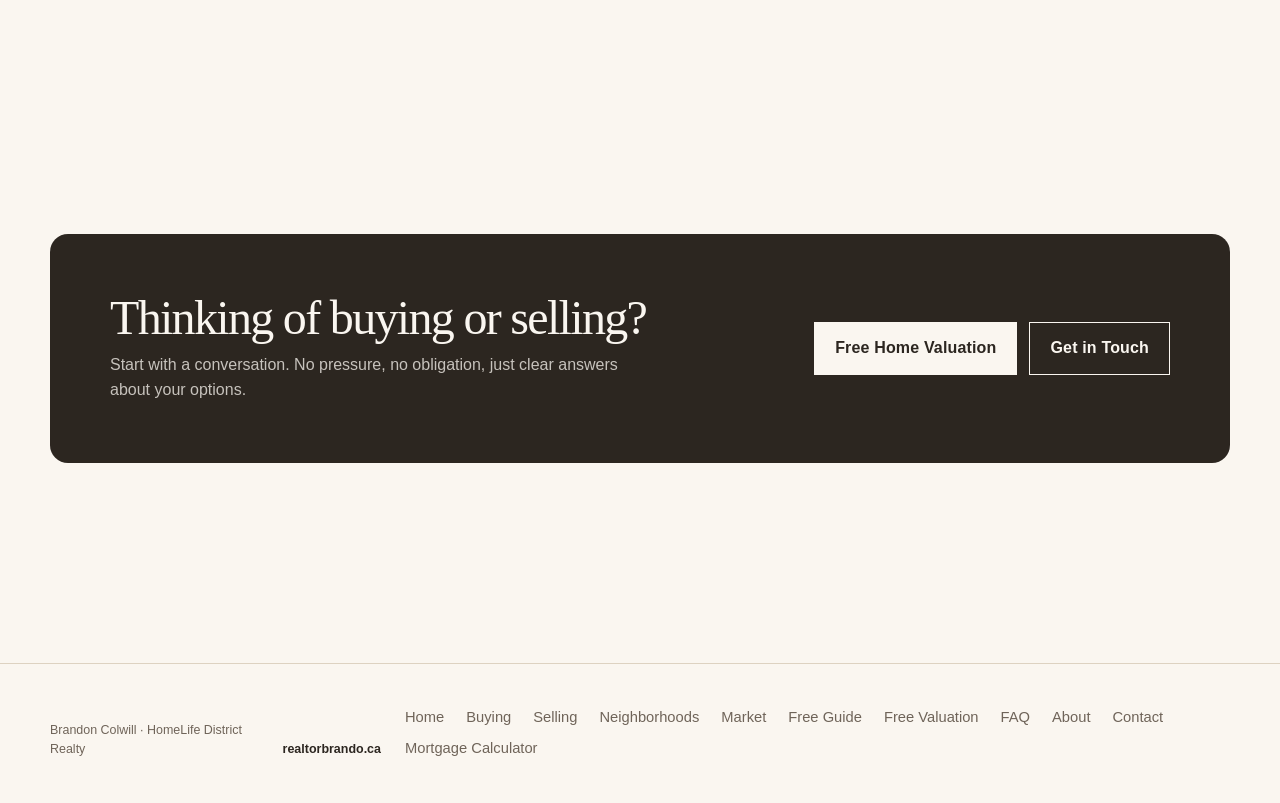
==== commit f33237ac: "Remove 14 Katerson Lane listing card (all photos dead on brokerage CDN)" ====
--- a/index.html
+++ b/index.html
@@ -132,16 +132,6 @@
             </div>
           </article>
           <article class="listing-card">
-            <div class="listing-photo" data-photos="https://storage.googleapis.com/canadian/6aac244d233400da7a8f770c.jpeg|https://storage.googleapis.com/canadian/6aac245466da582f218b4580.jpeg|https://storage.googleapis.com/canadian/6aac244ed1eb2525922ef771.jpeg|https://storage.googleapis.com/canadian/6aac244deae08734eb2b4d78.jpeg|https://storage.googleapis.com/canadian/6aac24513ce74e8abf9bbdc7.jpeg|https://storage.googleapis.com/canadian/6aac2453233400da7a8f7712.jpeg|https://storage.googleapis.com/canadian/6aac244ed1dc3cd713ec0687.jpeg|https://storage.googleapis.com/canadian/6aac244f233400da7a8f770d.jpeg"><img src="https://storage.googleapis.com/canadian/6aac244d233400da7a8f770c.jpeg" alt="14 Katerson Lane, Clarington" loading="lazy"></div>
-            <div class="listing-body">
-              <p class="listing-price">$599,000</p>
-              <h3>14 Katerson Lane, Clarington</h3>
-              <p class="listing-meta">3 bed &middot; 2 bath &middot; Townhouse &middot; MLS E13796924</p>
-              <p class="listing-desc">Three bedrooms and two baths in Clarington. Room for a growing family at a Durham price point.</p>
-              <a class="listing-link" href="contact.html">Ask about this home</a>
-            </div>
-          </article>
-          <article class="listing-card">
             <div class="listing-photo" data-photos="https://storage.googleapis.com/canadian/6a6d0b2e24837a67ff97429c.jpeg|https://storage.googleapis.com/canadian/6a6d0b2dc71ba846ba504f0d.jpeg"><img src="https://storage.googleapis.com/canadian/6a6d0b2e24837a67ff97429c.jpeg" alt="973 Queensdale Avenue, Oshawa" loading="lazy"></div>
             <div class="listing-body">
               <p class="listing-price">$1,100,000</p>
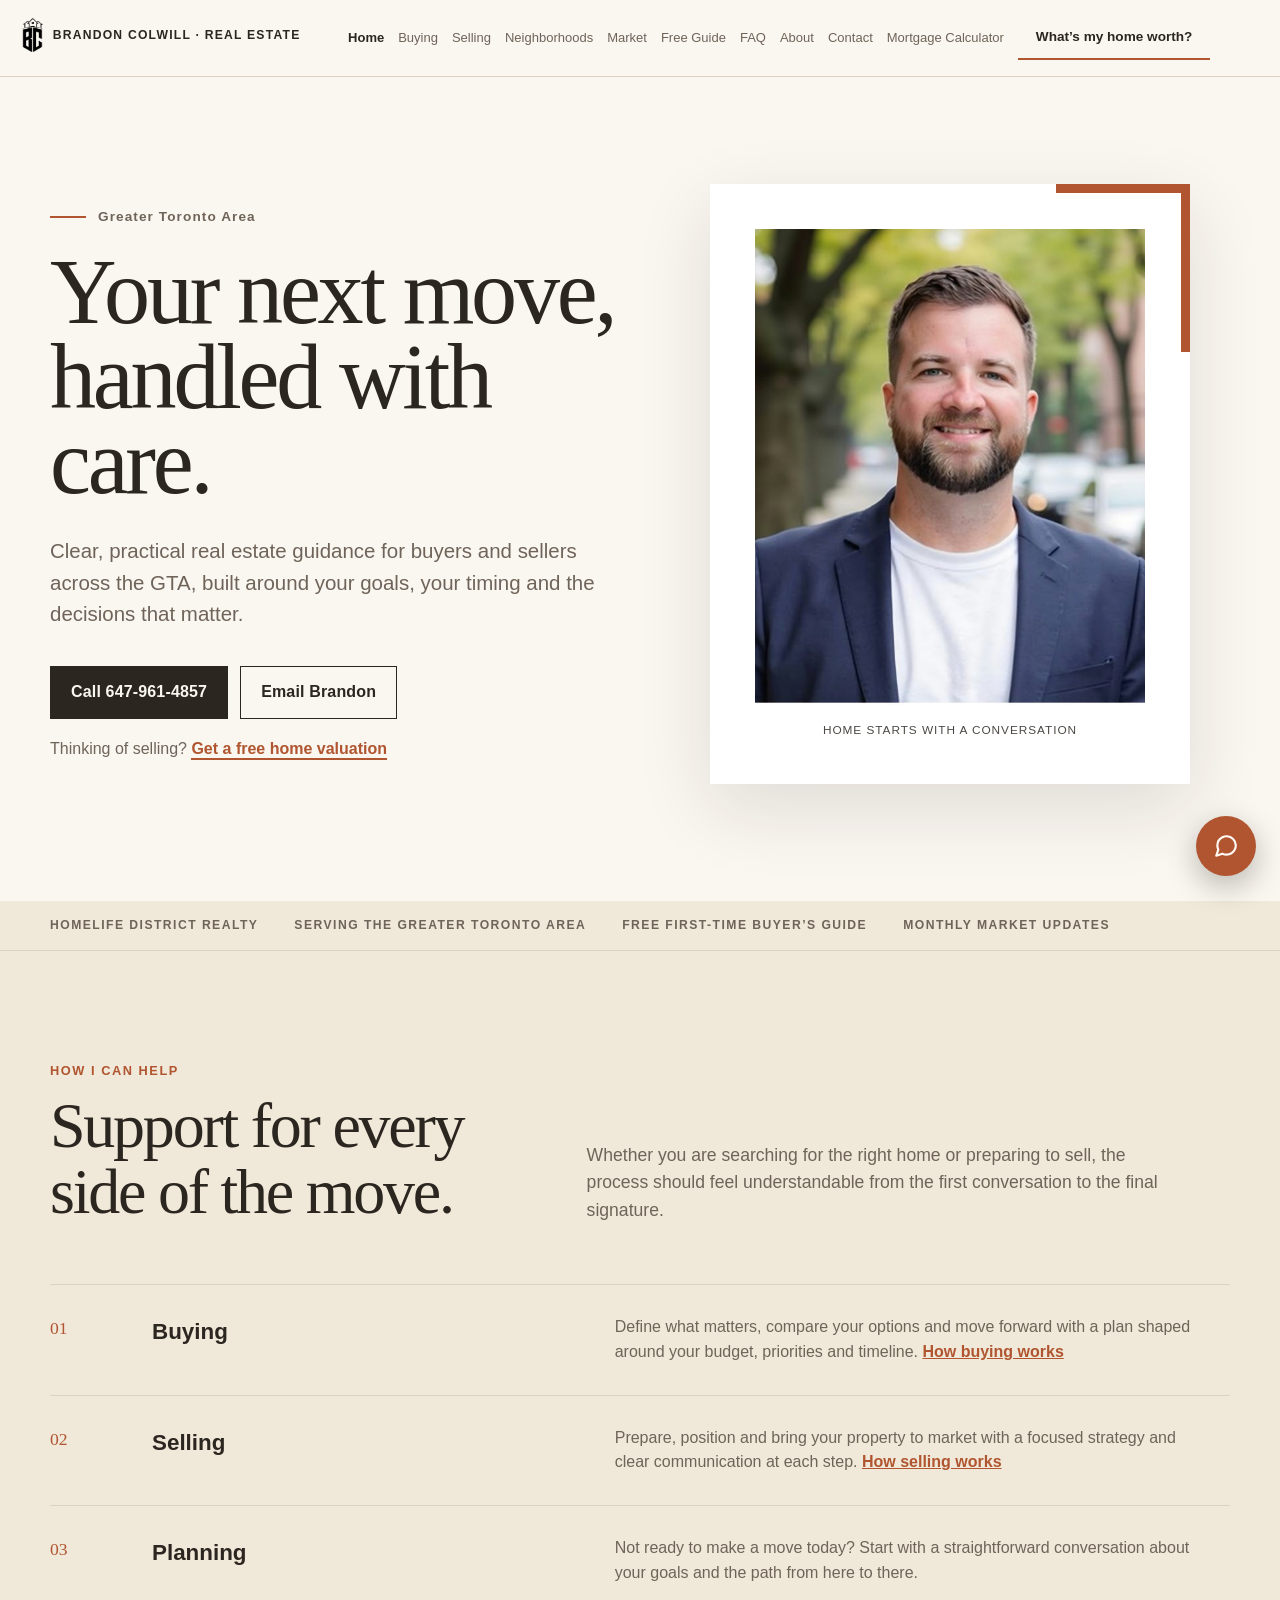
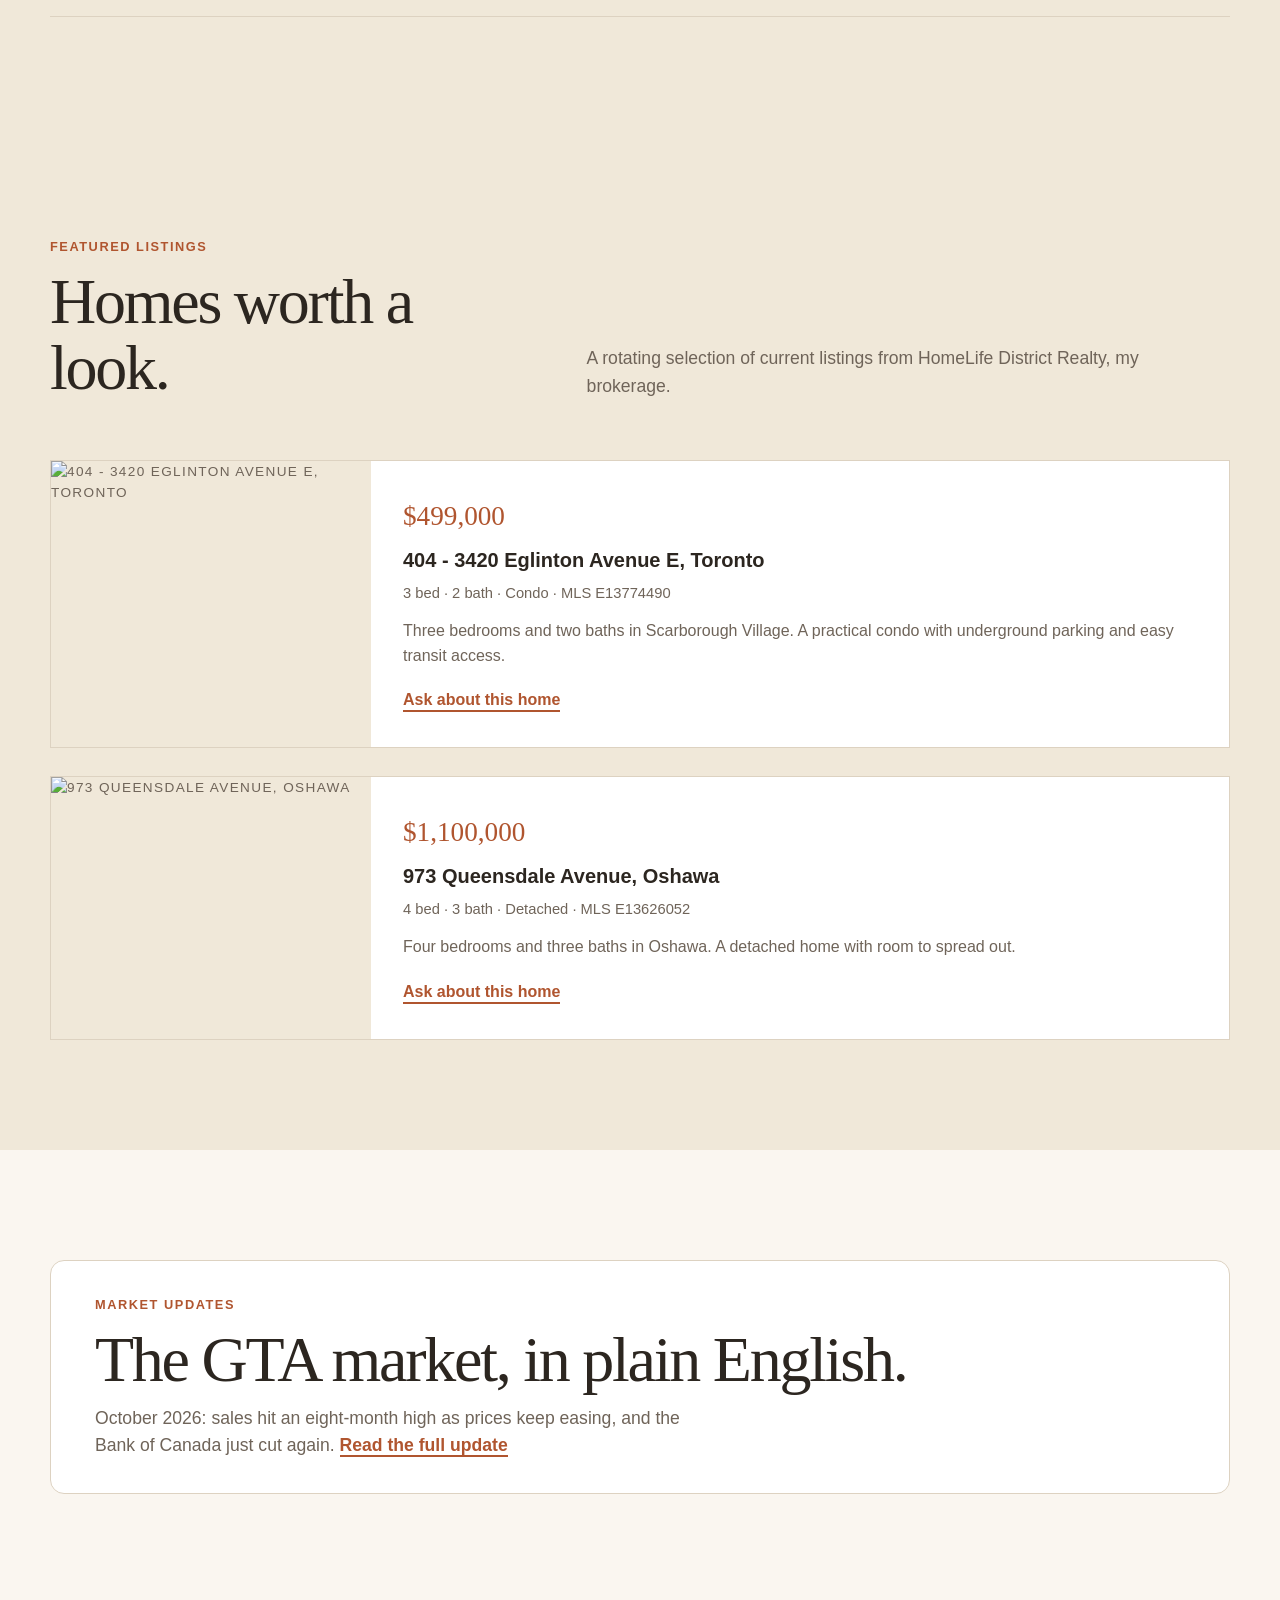
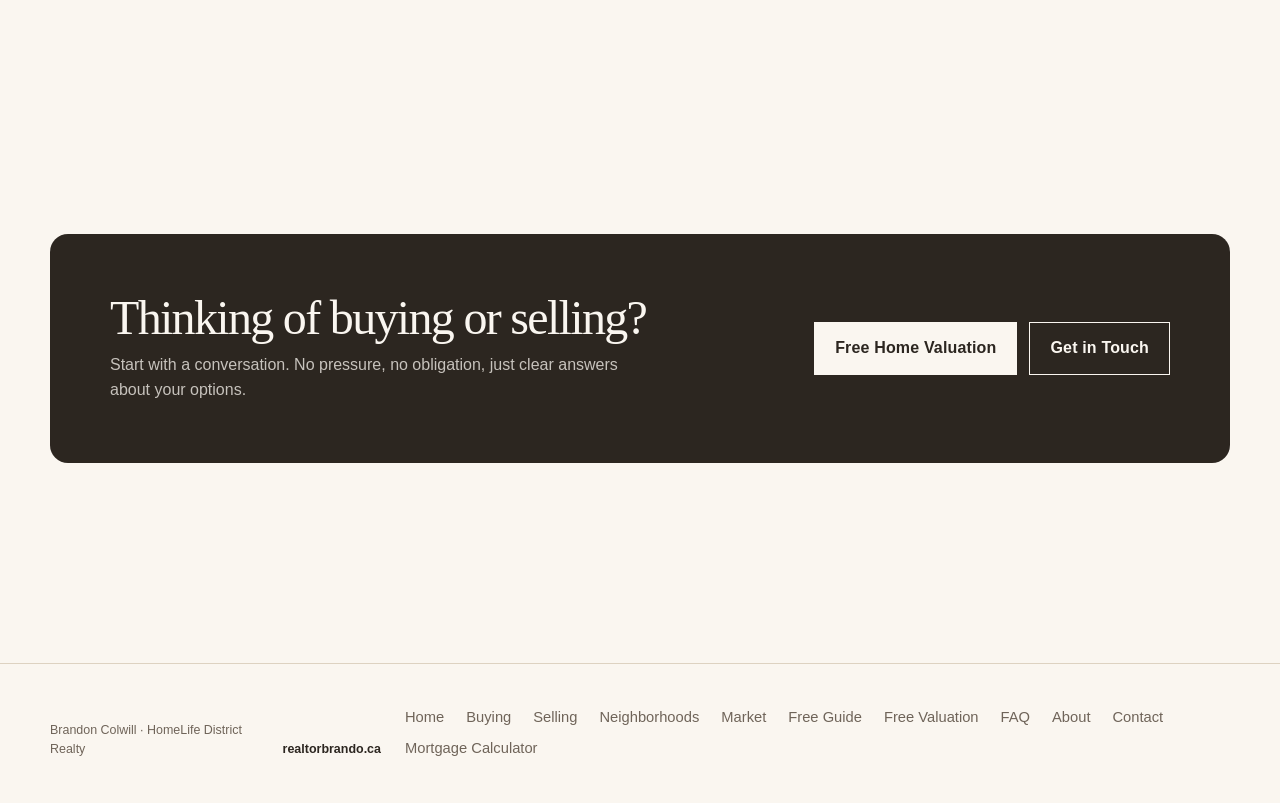
==== commit 42e20d83: "Add Brandon headshot to home page hero" ====
--- a/index.html
+++ b/index.html
@@ -60,8 +60,8 @@
         </div>
         <span class="hero-sub">Thinking of selling? <a href="valuation.html">Get a free home valuation</a></span>
       </div>
-      <figure class="brand-frame" aria-label="Brandon Colwill monogram logo">
-        <img src="[data-uri]" alt="Brandon Colwill BC monogram beneath a row of homes" />
+      <figure class="brand-frame" aria-label="Photo of Brandon Colwill">
+        <img class="hero-photo" src="[data-uri]" alt="Brandon Colwill, GTA real estate agent with HomeLife District Realty" />
         <figcaption class="brand-note">Home starts with a conversation</figcaption>
       </figure>
     </div>
--- a/styles.css
+++ b/styles.css
@@ -417,3 +417,7 @@
 .footer-nav{display:flex;flex-wrap:wrap;gap:8px 22px;margin-top:14px;font-size:.85rem}
 .footer-nav a{color:var(--muted);text-decoration:none}
 .footer-nav a:hover{color:var(--ink)}
+/* Headshot (2026-10-16): hero portrait + About page portrait */
+.brand-frame img.hero-photo{object-fit:cover;mix-blend-mode:normal;object-position:50% 30%}
+.about-photo-wrap{padding-top:36px}
+.about-photo{display:block;width:min(320px,82%);aspect-ratio:1/1;object-fit:cover;object-position:50% 30%;border-radius:20px;box-shadow:var(--shadow);margin:0 auto}
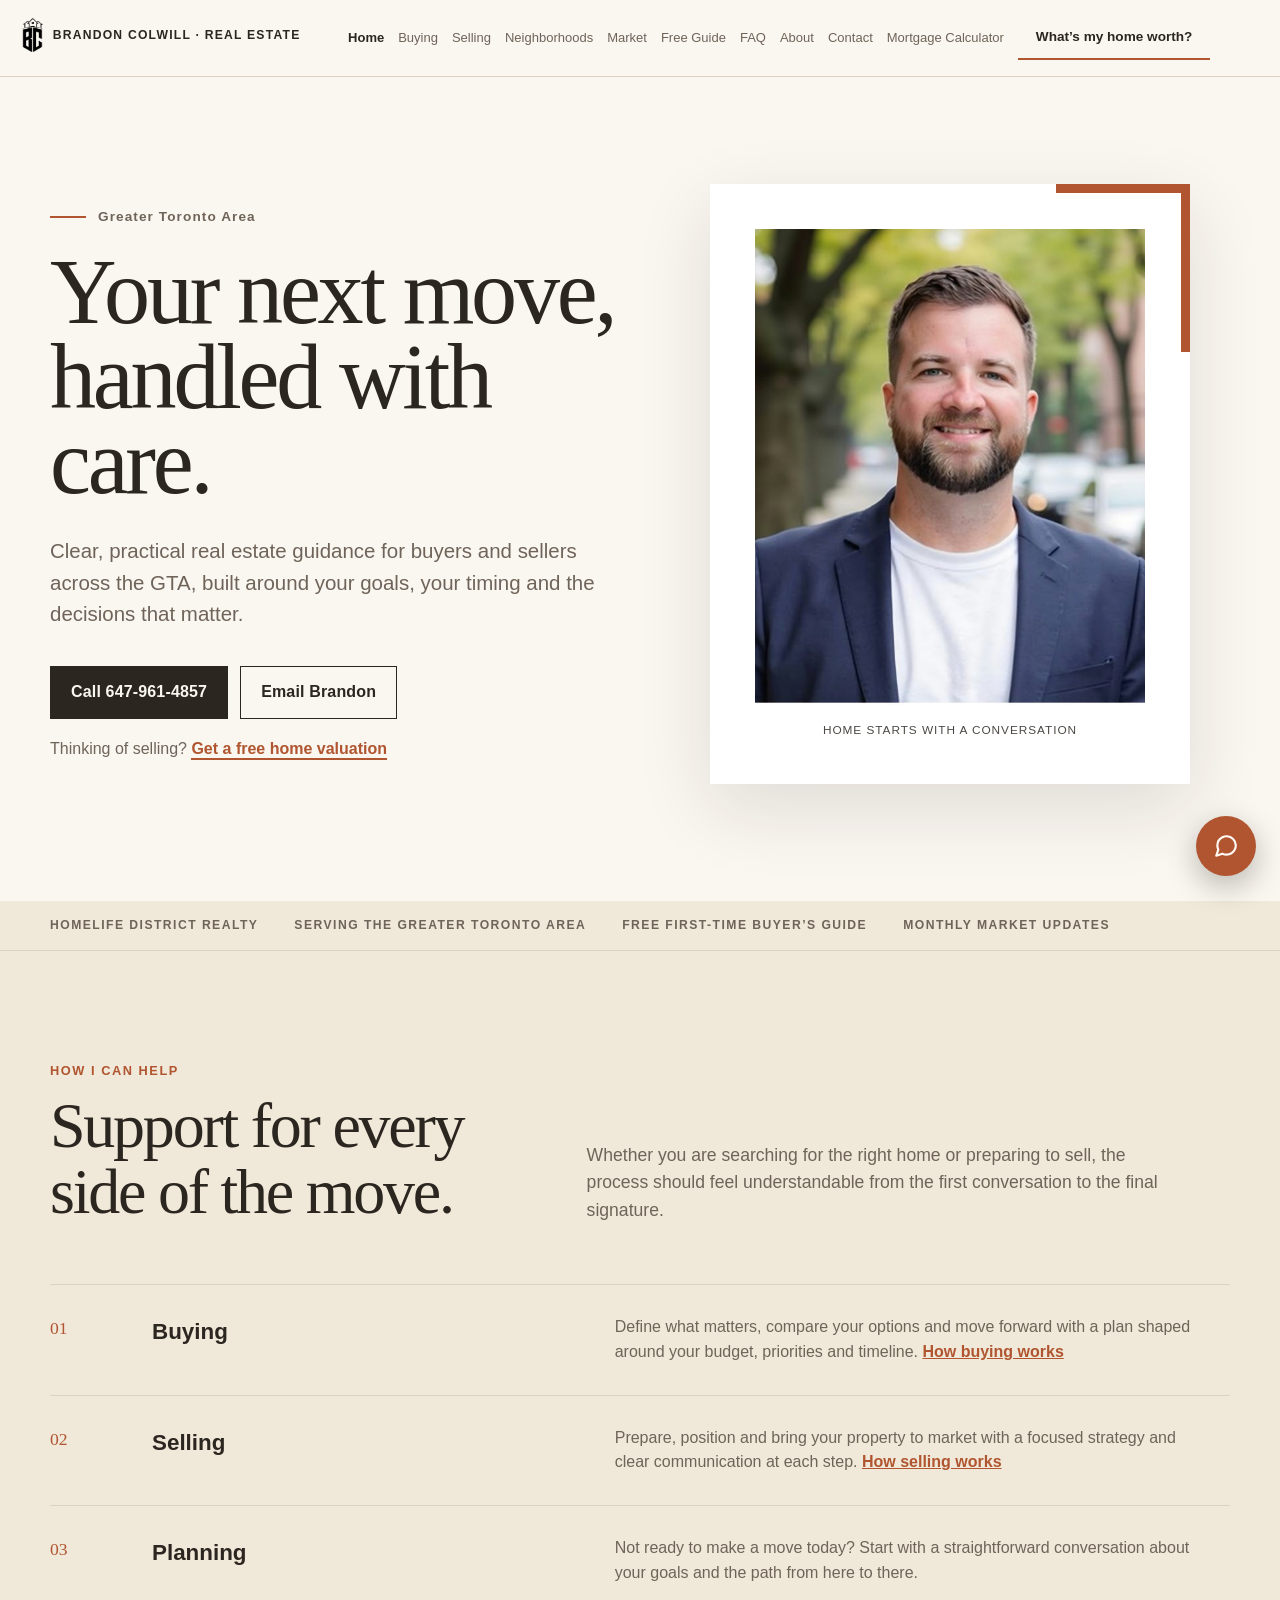
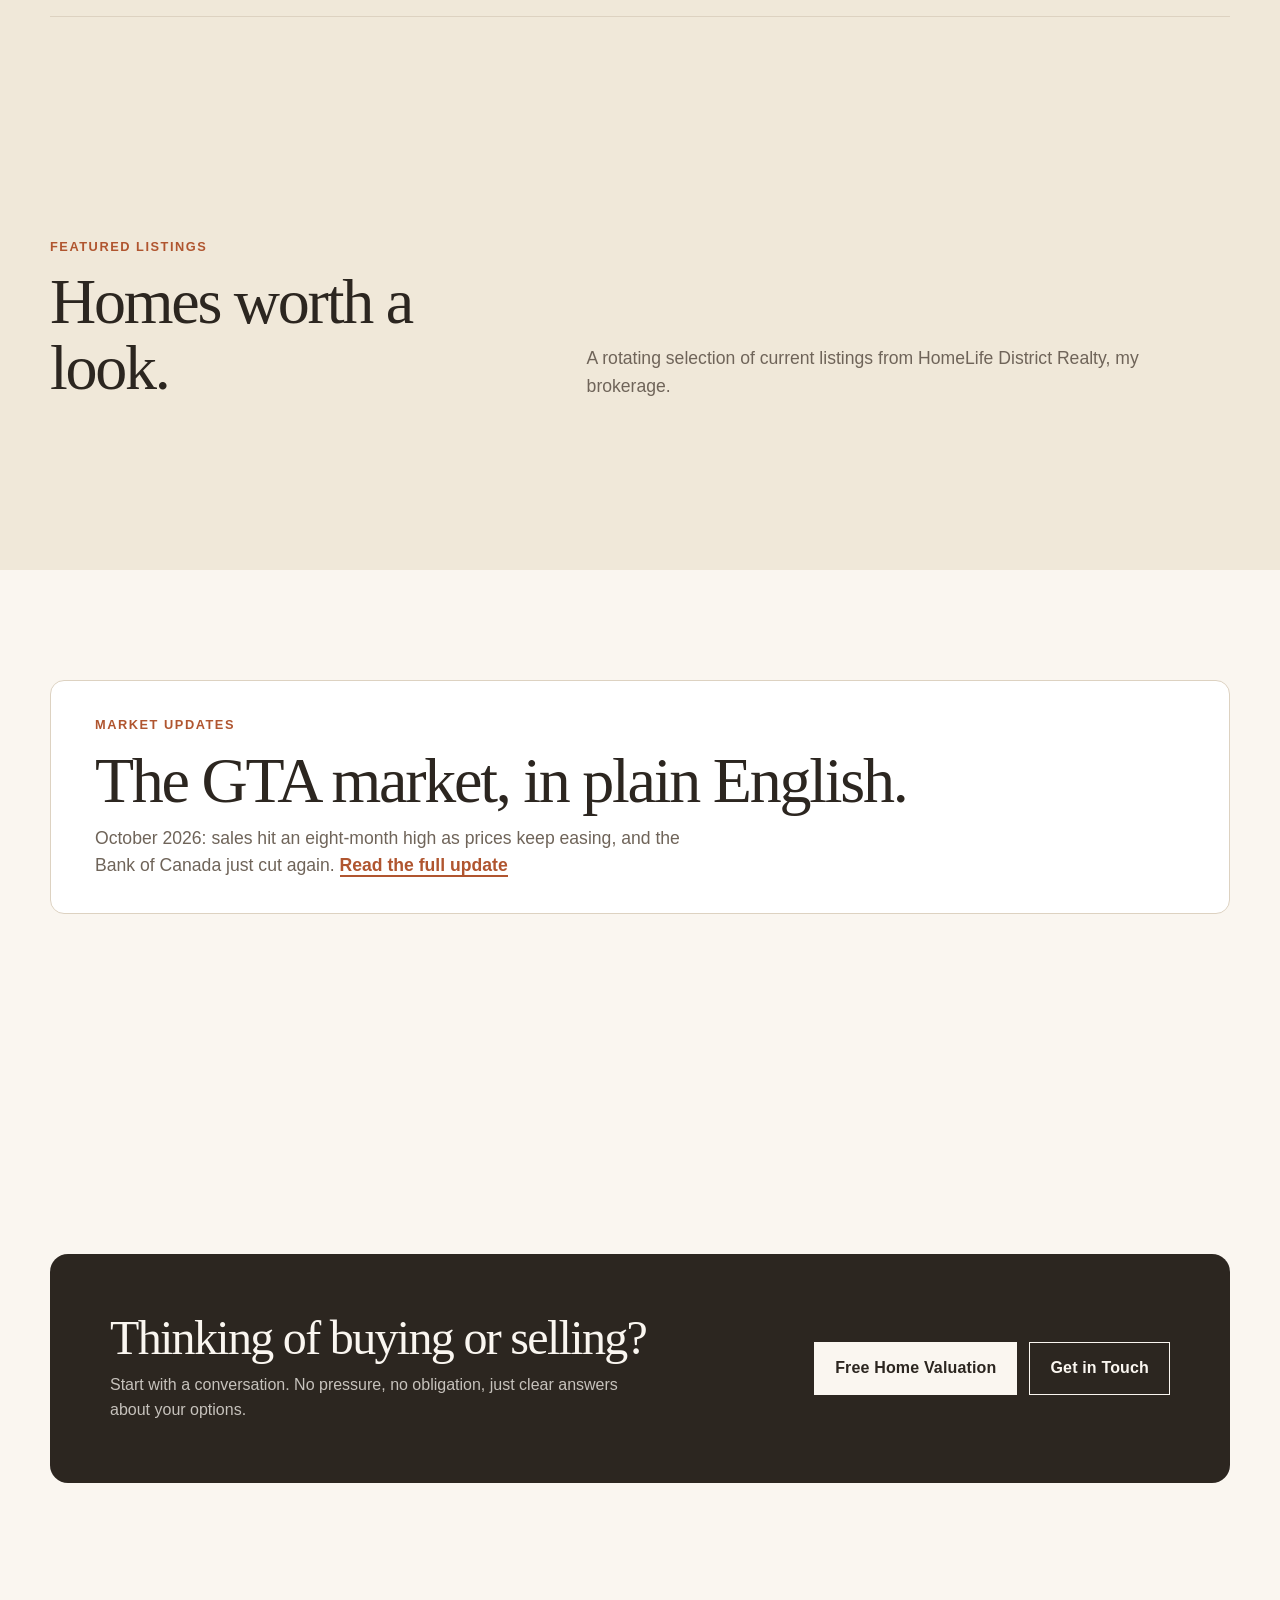
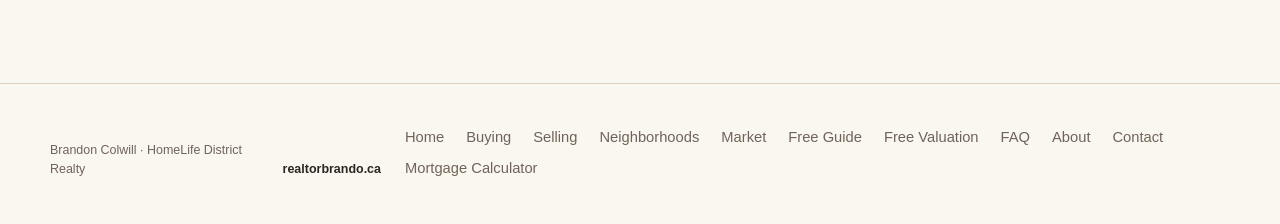
==== commit b57f43dc: "Remove Eglinton and Queensdale listing cards (brokerage CDN photo 403s)" ====
--- a/index.html
+++ b/index.html
@@ -121,26 +121,6 @@
               </div>
             </article>
           -->
-          <article class="listing-card">
-            <div class="listing-photo" data-photos="https://storage.googleapis.com/canadian/6aa489087ae2c92165e7a8e7.jpeg|https://storage.googleapis.com/canadian/6aa488fc7ae2c92165e7a8e4.jpeg|https://storage.googleapis.com/canadian/6aa488fc15866414d7d3f518.jpeg|https://storage.googleapis.com/canadian/6aa488fb15866414d7d3f517.jpeg|https://storage.googleapis.com/canadian/6aa488fbff354714e130527f.jpeg|https://storage.googleapis.com/canadian/6aa488fbcfd5c7214b7acc95.jpeg|https://storage.googleapis.com/canadian/6aa488fa7ae2c92165e7a8e2.jpeg|https://storage.googleapis.com/canadian/6aa488fa7ae2c92165e7a8e1.jpeg"><img src="https://storage.googleapis.com/canadian/6aa489087ae2c92165e7a8e7.jpeg" alt="404 - 3420 Eglinton Avenue E, Toronto" loading="lazy"></div>
-            <div class="listing-body">
-              <p class="listing-price">$499,000</p>
-              <h3>404 - 3420 Eglinton Avenue E, Toronto</h3>
-              <p class="listing-meta">3 bed &middot; 2 bath &middot; Condo &middot; MLS E13774490</p>
-              <p class="listing-desc">Three bedrooms and two baths in Scarborough Village. A practical condo with underground parking and easy transit access.</p>
-              <a class="listing-link" href="contact.html">Ask about this home</a>
-            </div>
-          </article>
-          <article class="listing-card">
-            <div class="listing-photo" data-photos="https://storage.googleapis.com/canadian/6a6d0b2e24837a67ff97429c.jpeg|https://storage.googleapis.com/canadian/6a6d0b2dc71ba846ba504f0d.jpeg"><img src="https://storage.googleapis.com/canadian/6a6d0b2e24837a67ff97429c.jpeg" alt="973 Queensdale Avenue, Oshawa" loading="lazy"></div>
-            <div class="listing-body">
-              <p class="listing-price">$1,100,000</p>
-              <h3>973 Queensdale Avenue, Oshawa</h3>
-              <p class="listing-meta">4 bed &middot; 3 bath &middot; Detached &middot; MLS E13626052</p>
-              <p class="listing-desc">Four bedrooms and three baths in Oshawa. A detached home with room to spread out.</p>
-              <a class="listing-link" href="contact.html">Ask about this home</a>
-            </div>
-          </article>
         </div>
       </div>
     </section>
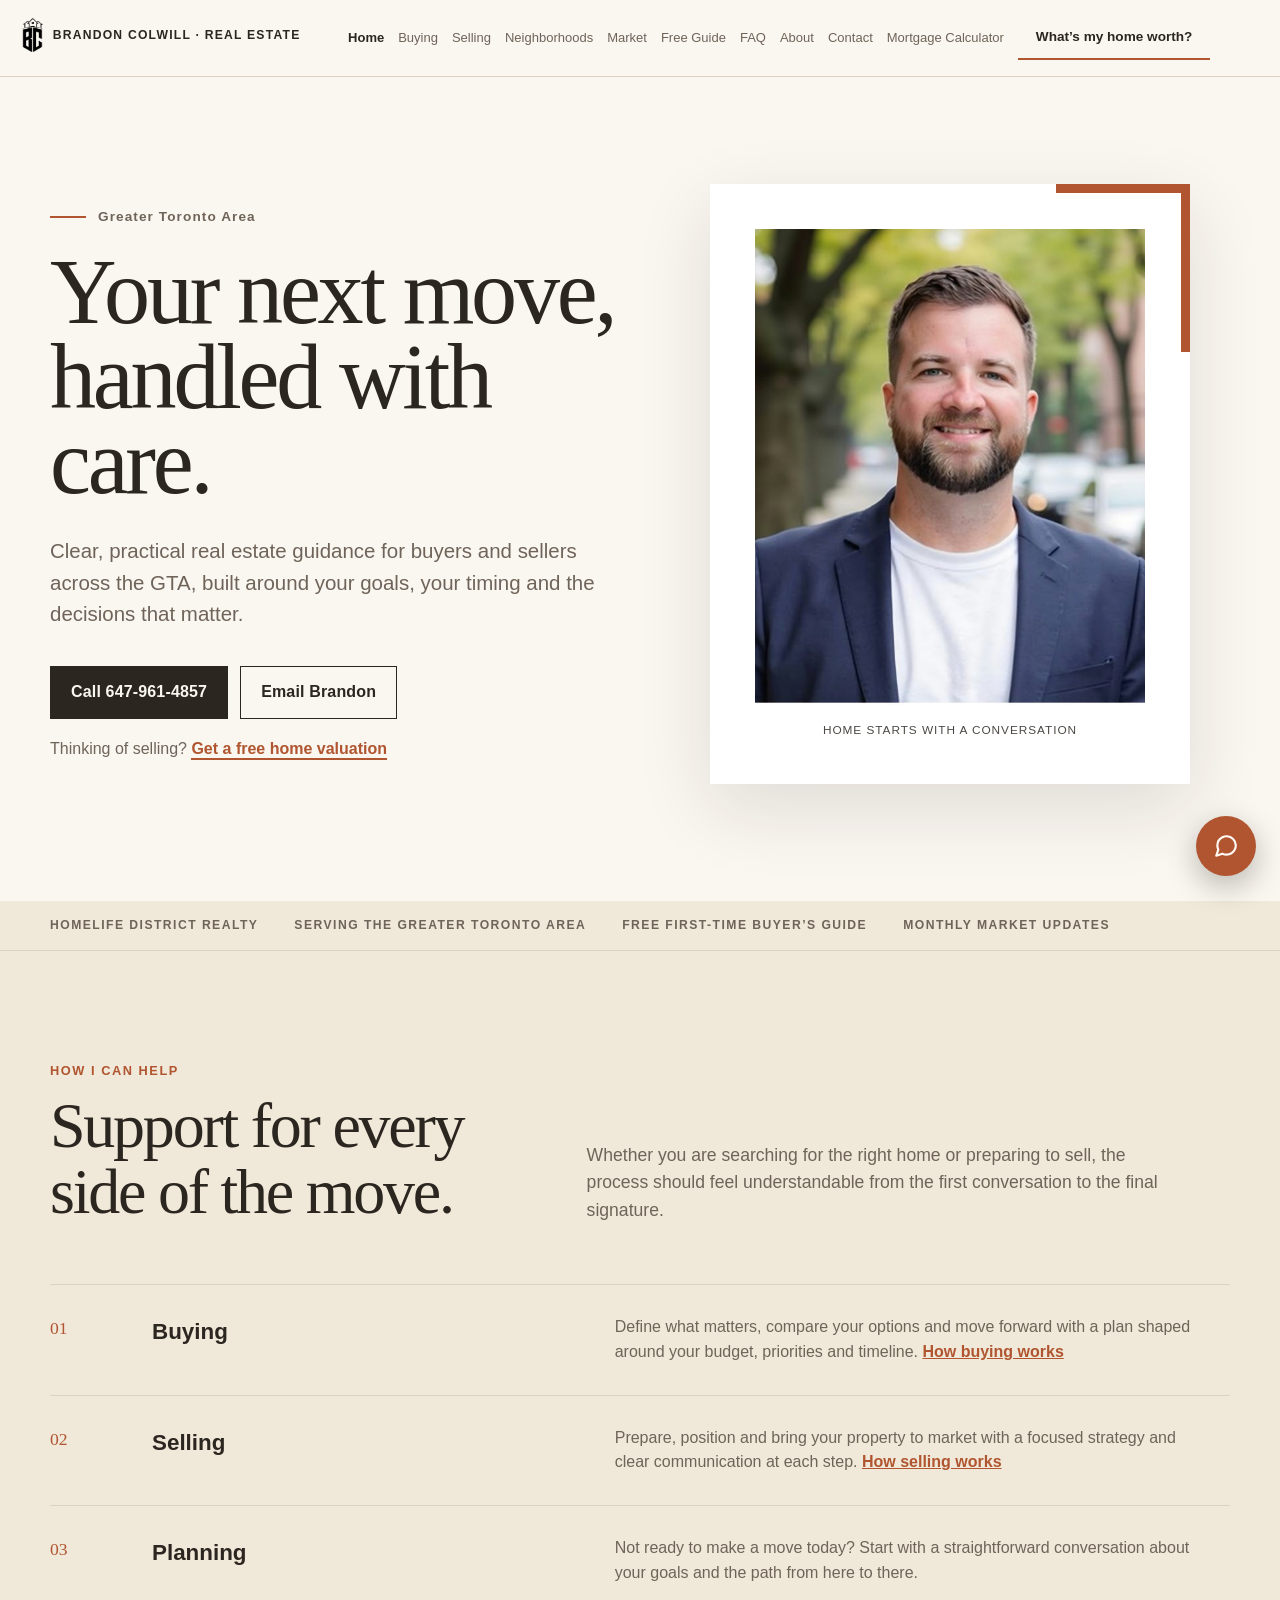
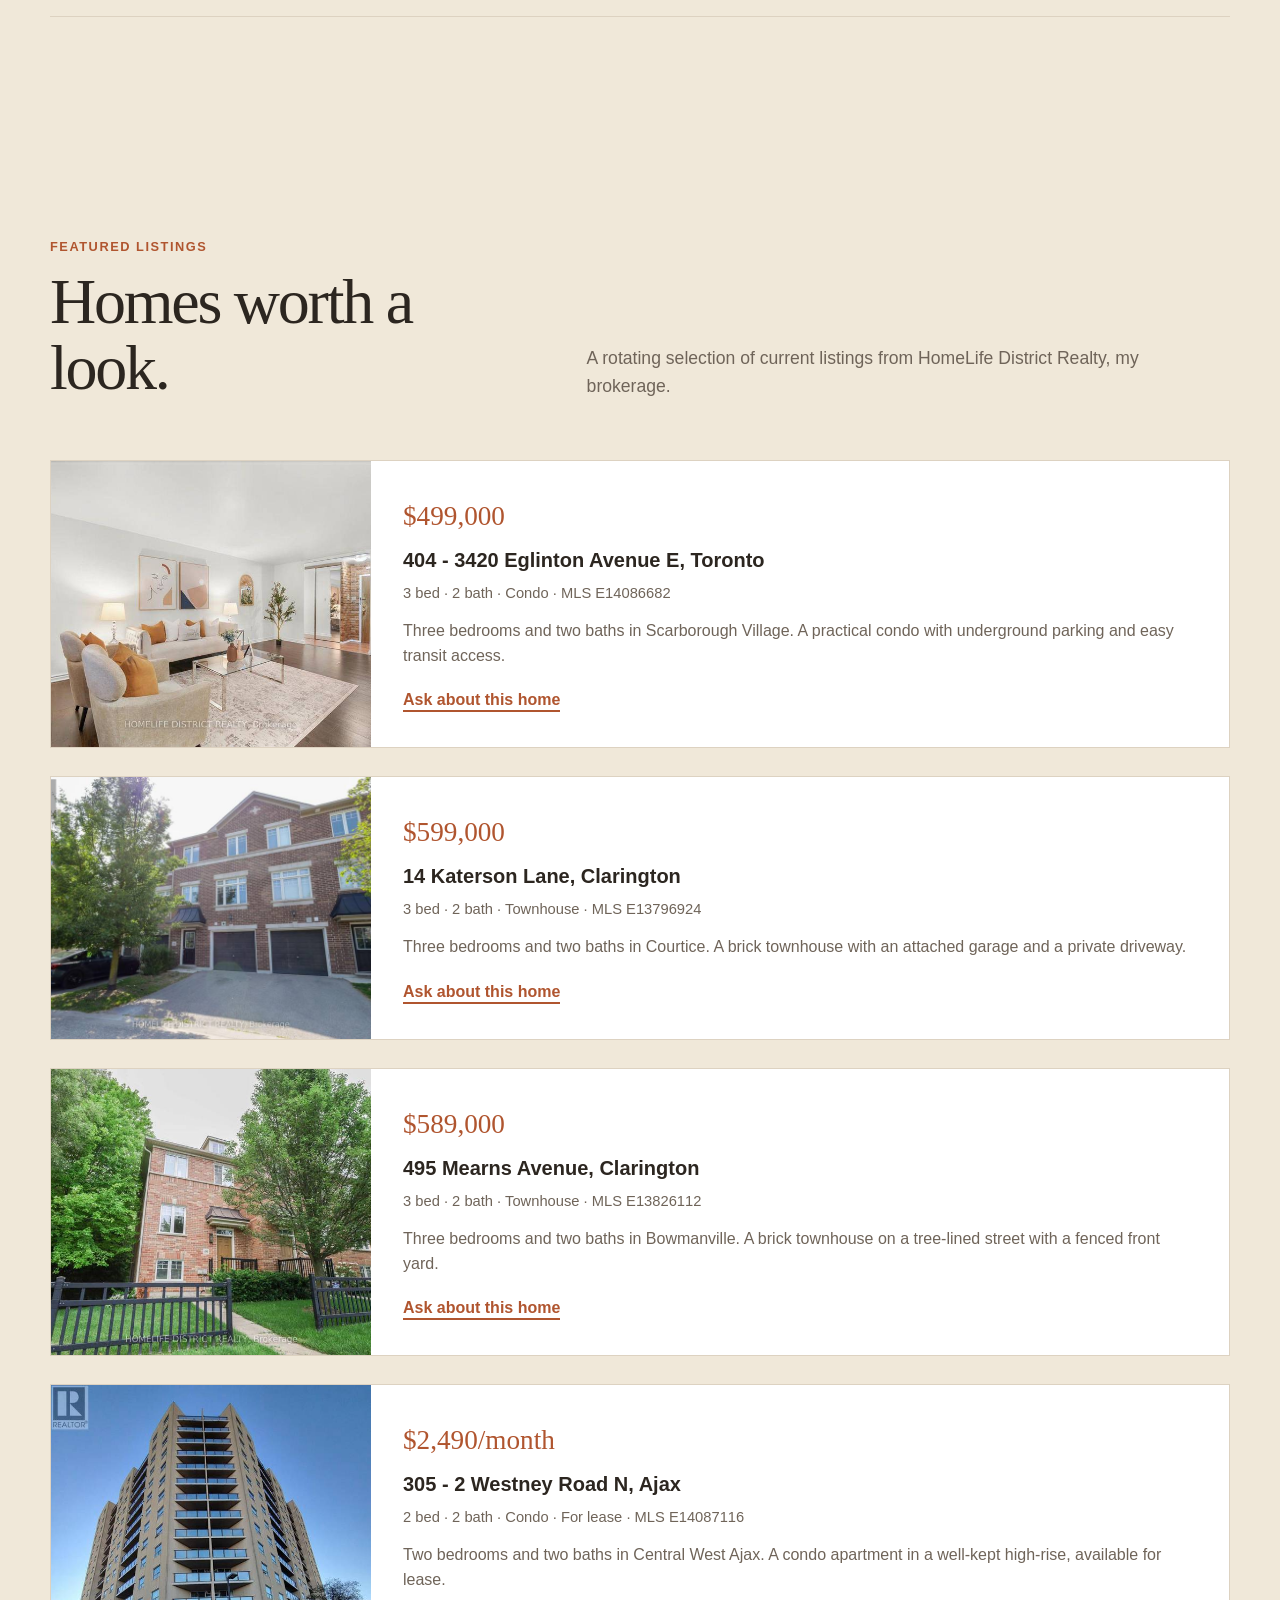
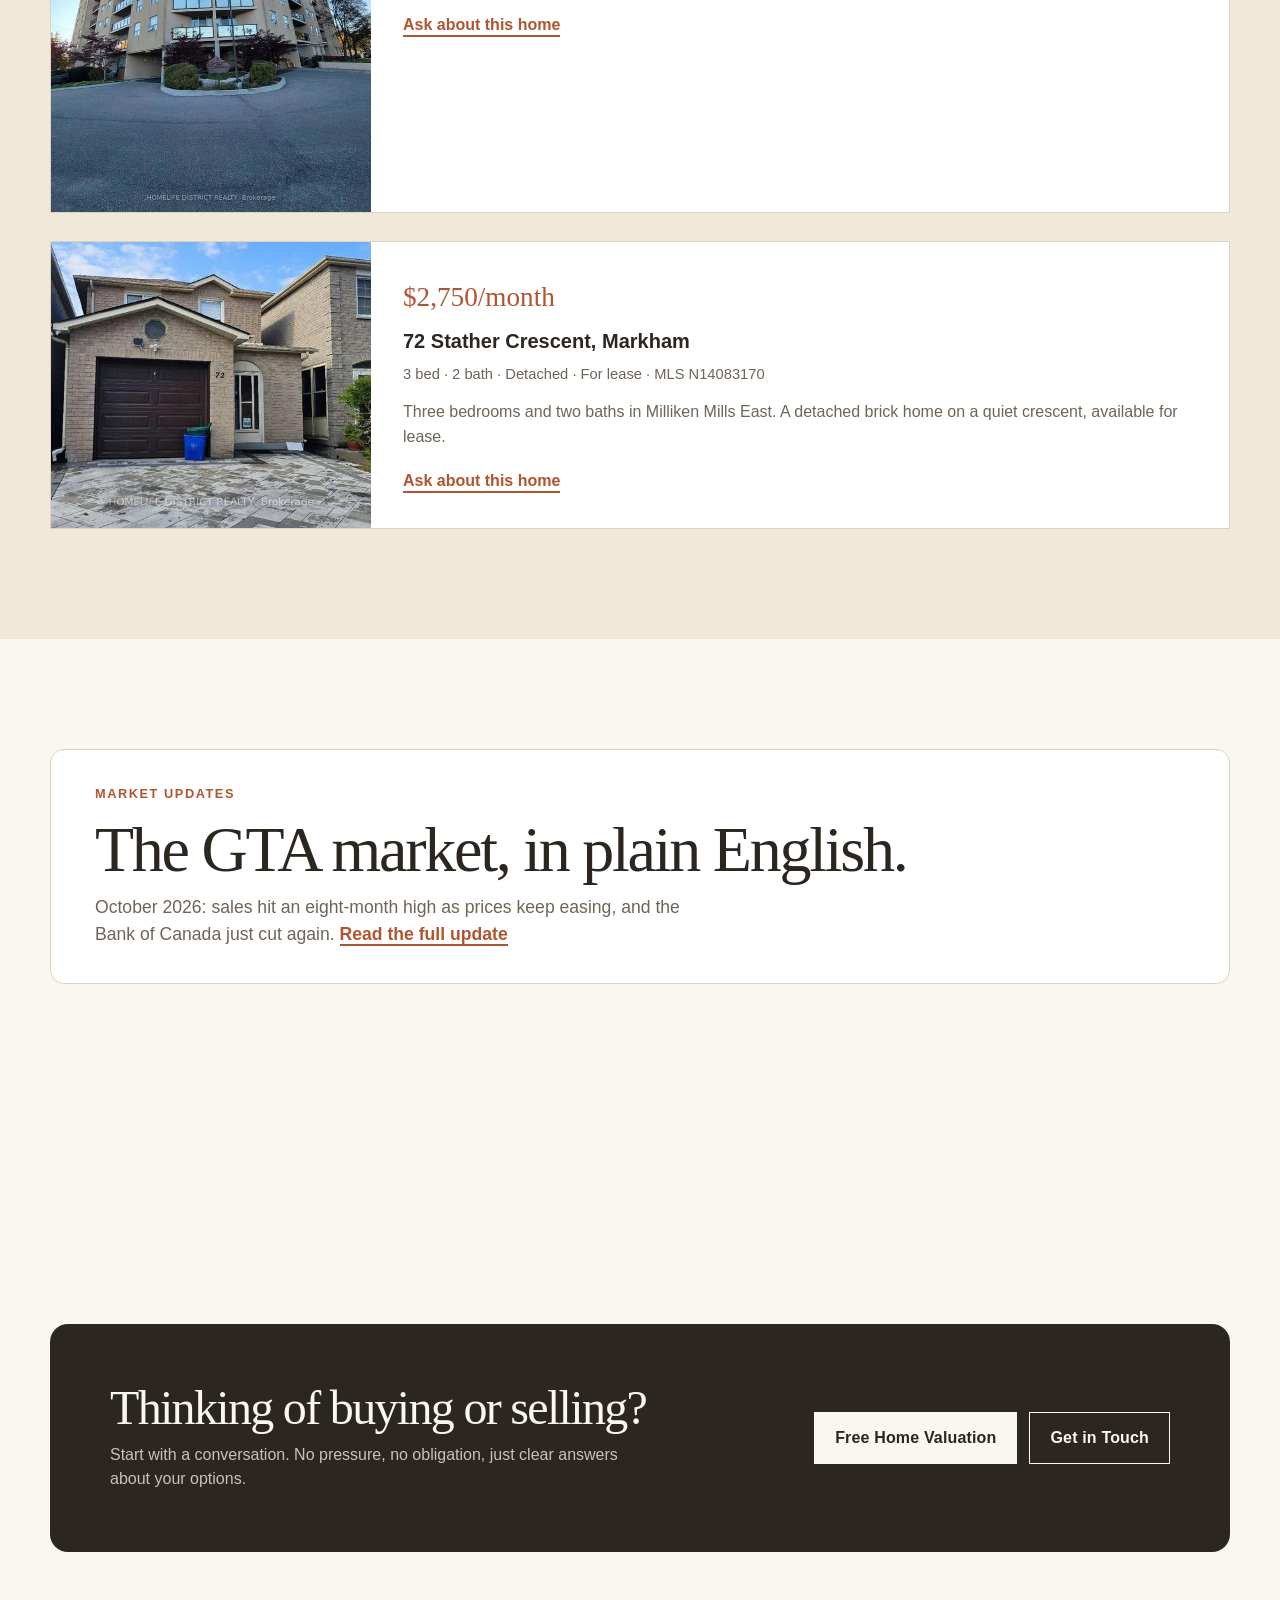
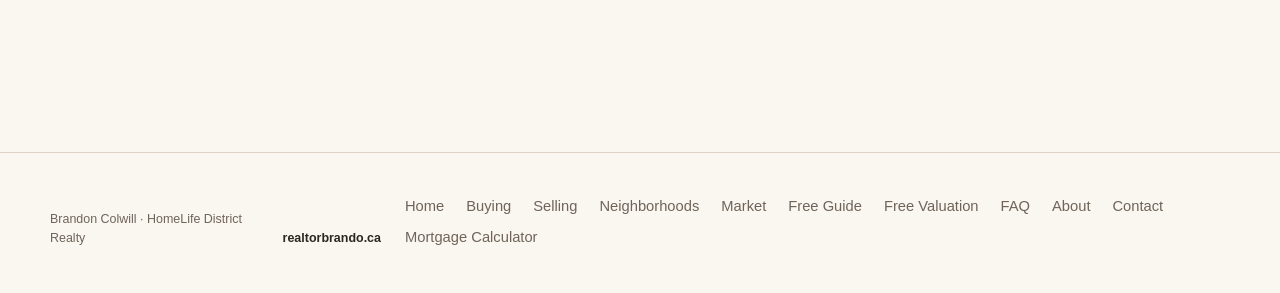
==== commit a8a35d94: "Add five featured listings from realtor.ca with self-hosted photos (3 for sale, 2 for lease)" ====
--- a/index.html
+++ b/index.html
@@ -121,6 +121,56 @@
               </div>
             </article>
           -->
+          <article class="listing-card">
+            <div class="listing-photo"><img src="[data-uri]" alt="404 - 3420 Eglinton Avenue E, Toronto" loading="lazy"></div>
+            <div class="listing-body">
+              <p class="listing-price">$499,000</p>
+              <h3>404 - 3420 Eglinton Avenue E, Toronto</h3>
+              <p class="listing-meta">3 bed &middot; 2 bath &middot; Condo &middot; MLS E14086682</p>
+              <p class="listing-desc">Three bedrooms and two baths in Scarborough Village. A practical condo with underground parking and easy transit access.</p>
+              <a class="listing-link" href="contact.html">Ask about this home</a>
+            </div>
+          </article>
+          <article class="listing-card">
+            <div class="listing-photo"><img src="[data-uri]" alt="14 Katerson Lane, Clarington" loading="lazy"></div>
+            <div class="listing-body">
+              <p class="listing-price">$599,000</p>
+              <h3>14 Katerson Lane, Clarington</h3>
+              <p class="listing-meta">3 bed &middot; 2 bath &middot; Townhouse &middot; MLS E13796924</p>
+              <p class="listing-desc">Three bedrooms and two baths in Courtice. A brick townhouse with an attached garage and a private driveway.</p>
+              <a class="listing-link" href="contact.html">Ask about this home</a>
+            </div>
+          </article>
+          <article class="listing-card">
+            <div class="listing-photo"><img src="[data-uri]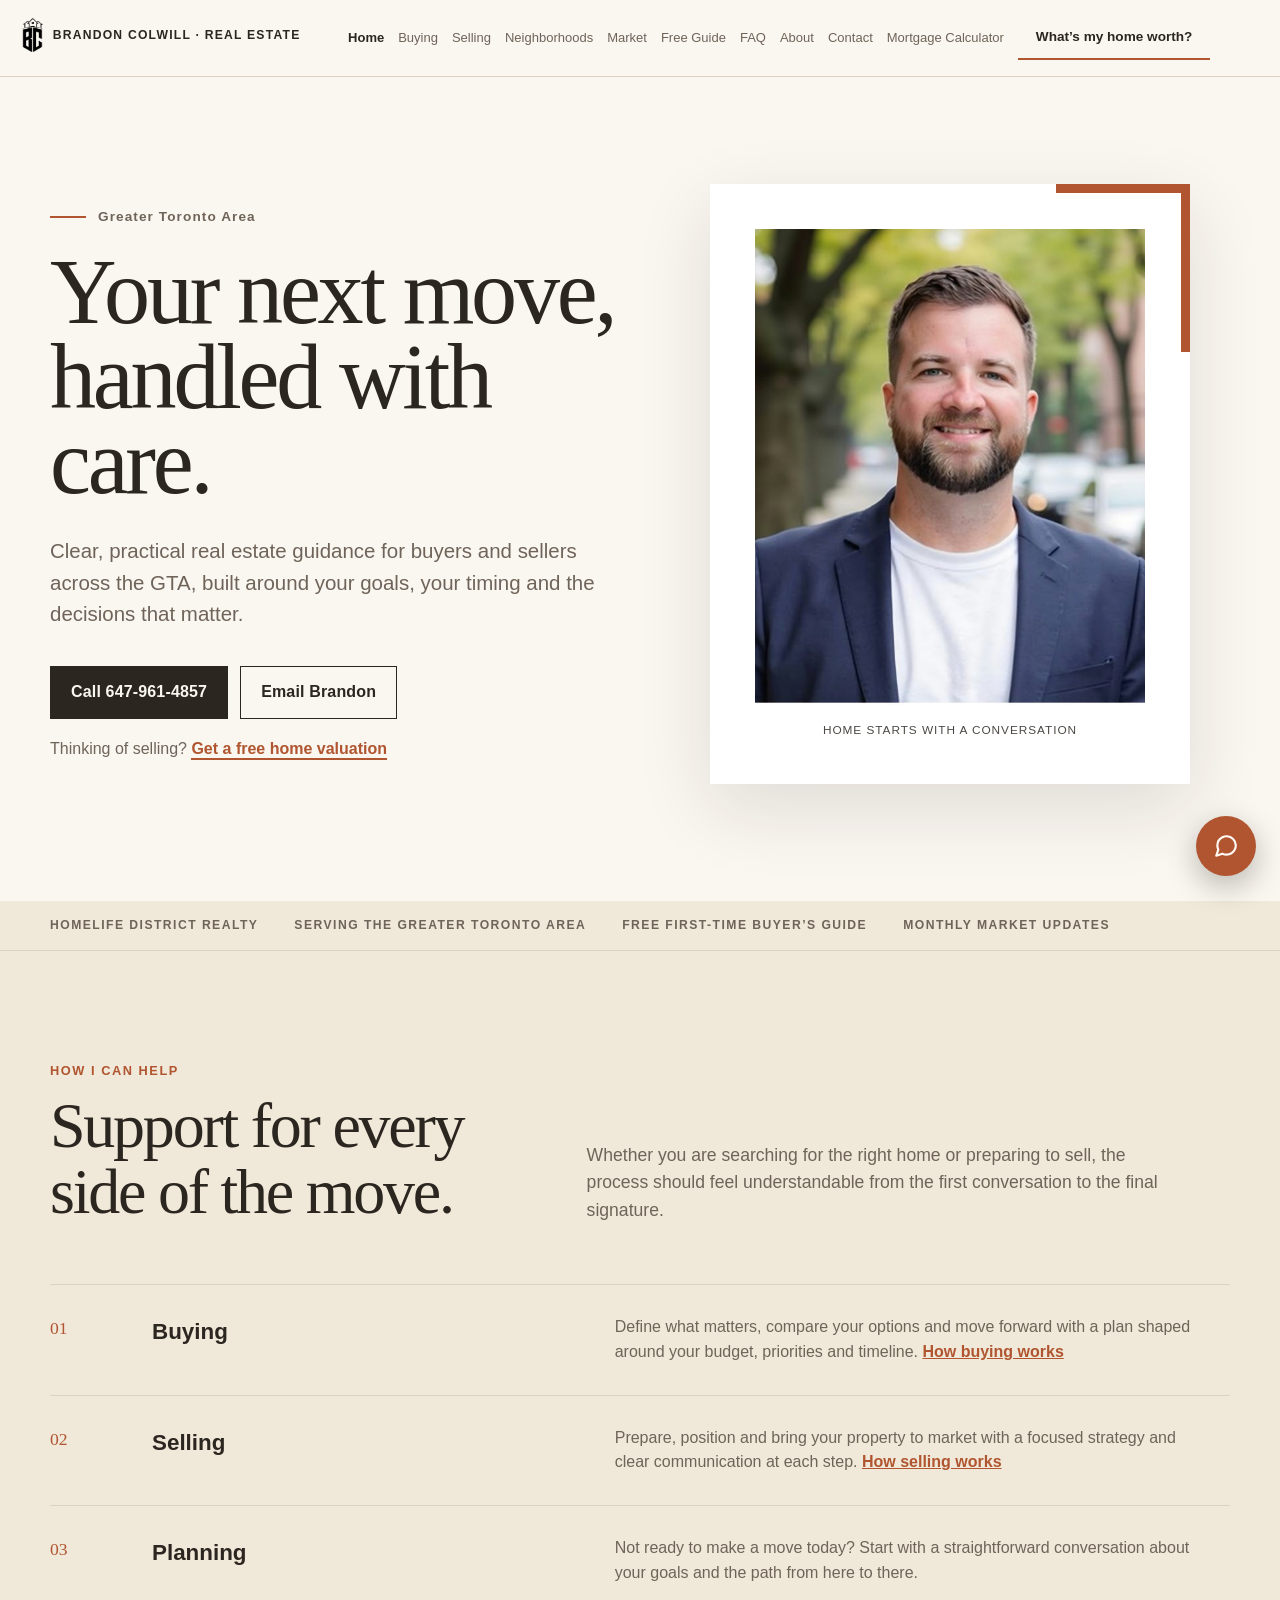
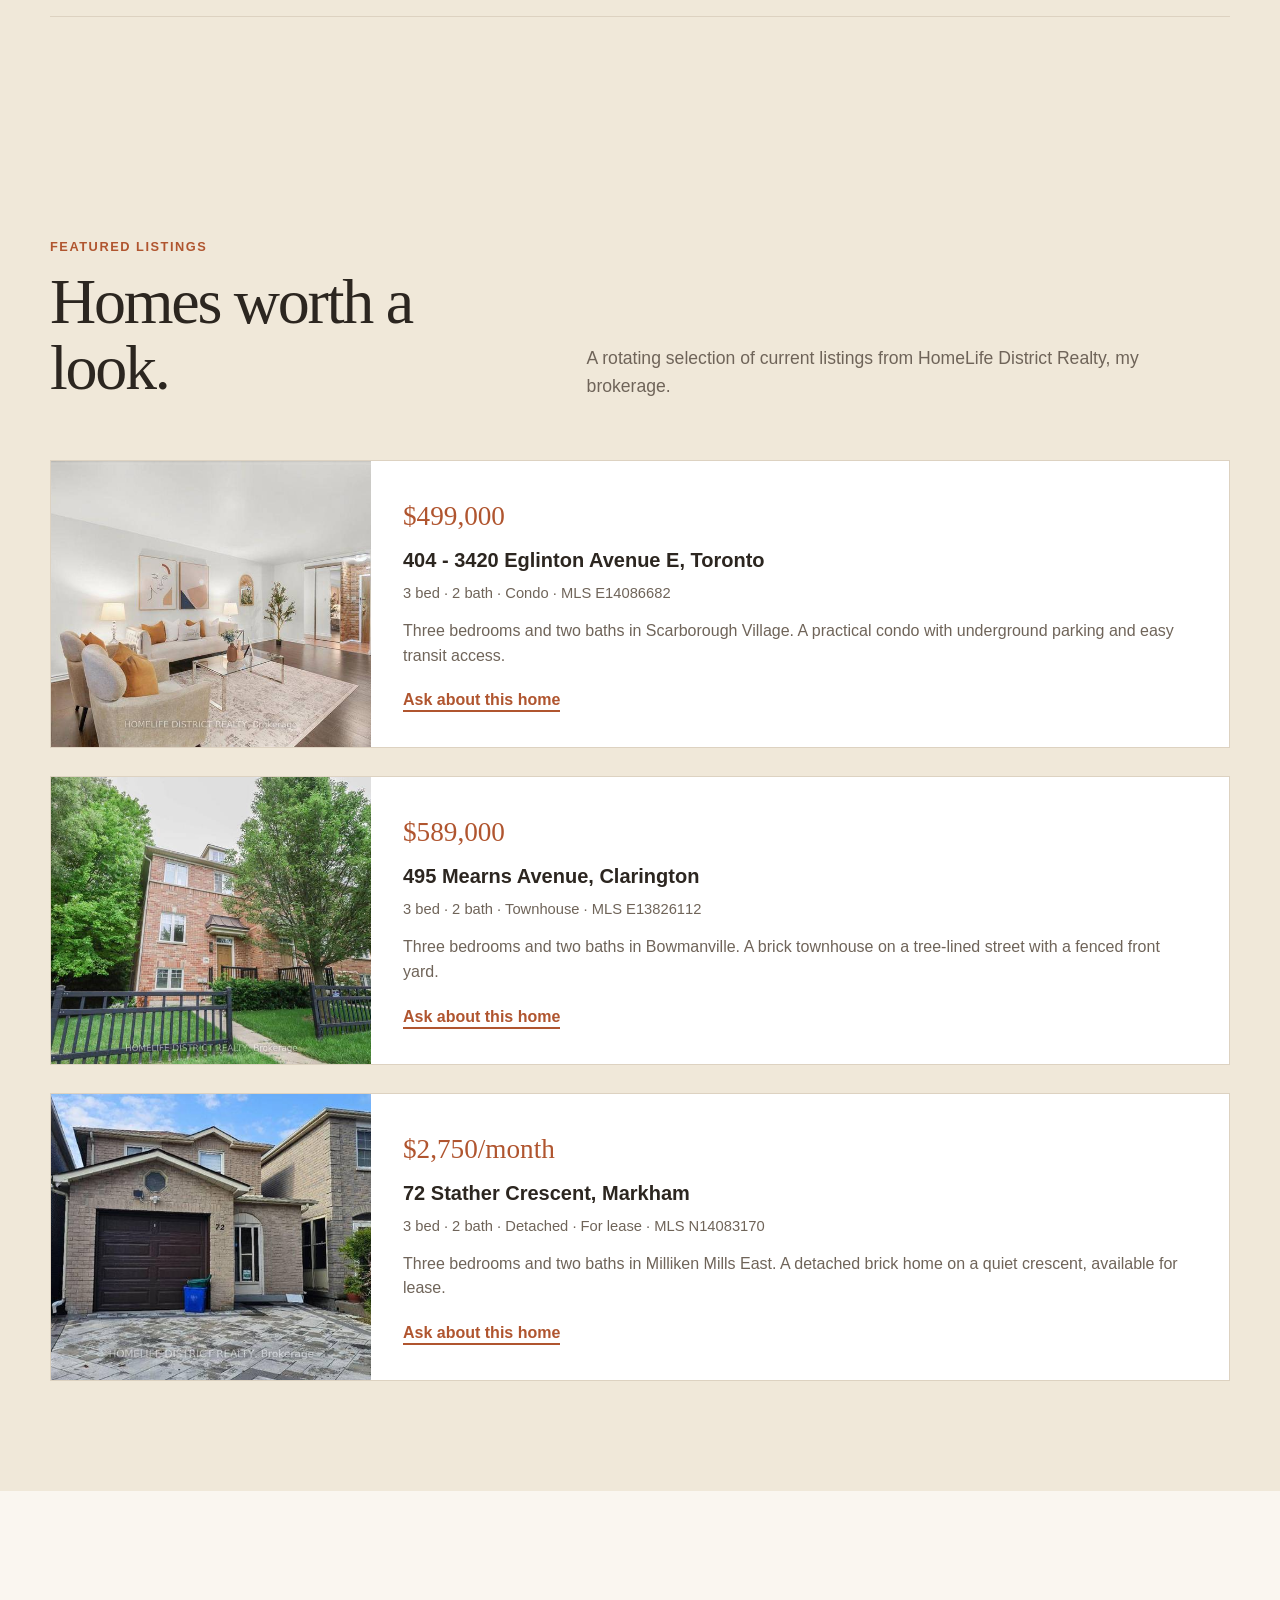
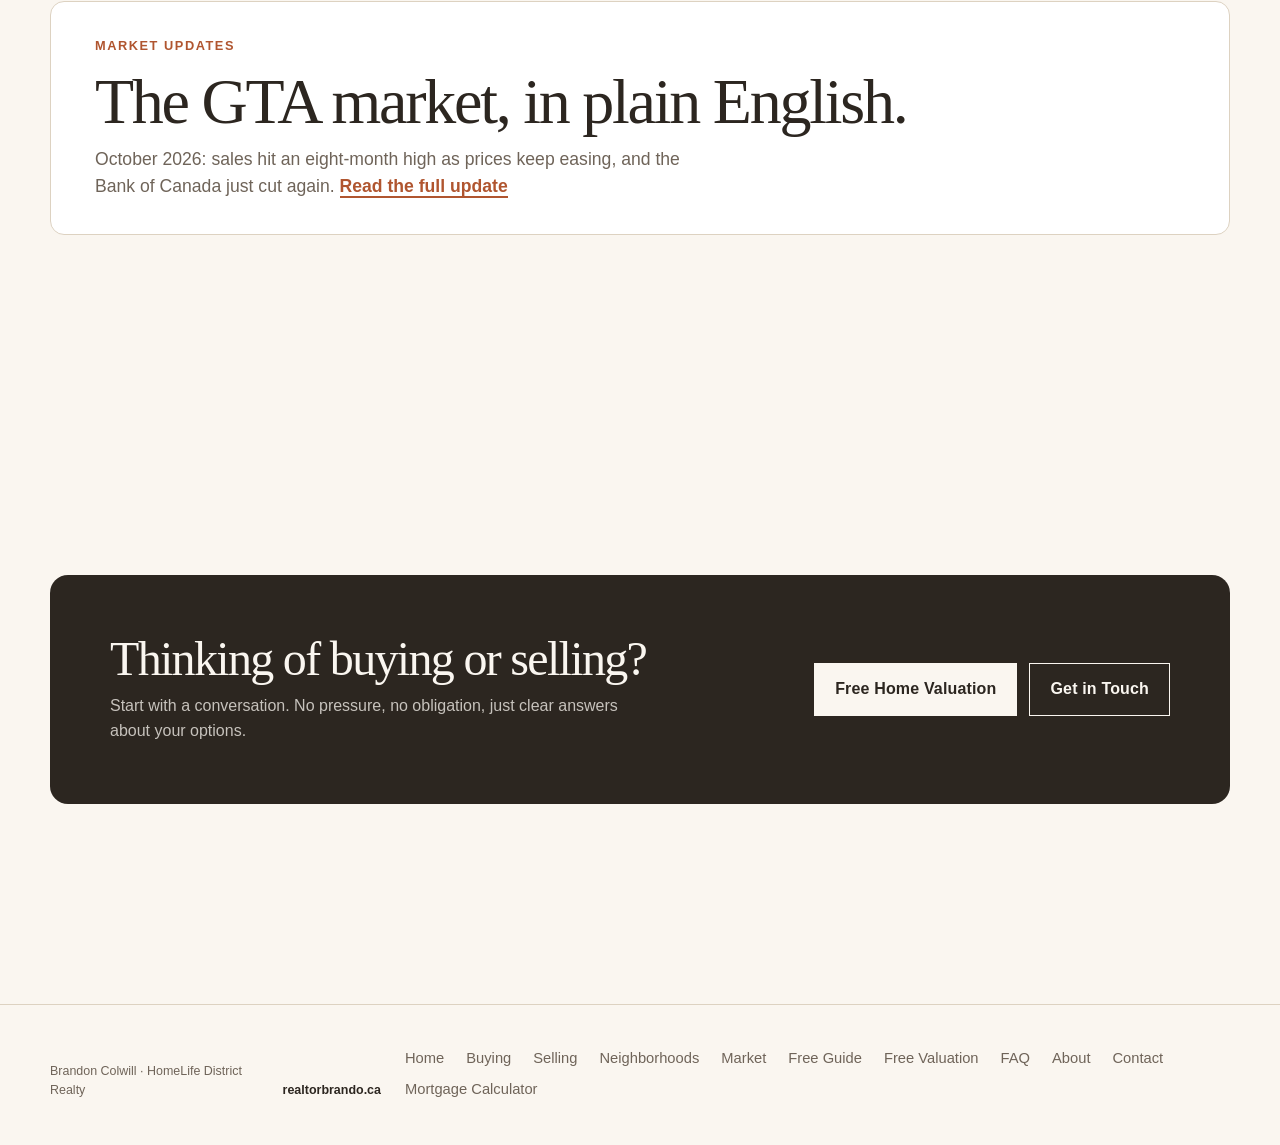
==== commit 0dec68a9: "Pull sold listing cards: 14 Katerson Lane (E13796924) and 305-2 Westney Rd N (E14087116)" ====
--- a/index.html
+++ b/index.html
@@ -132,32 +132,12 @@
             </div>
           </article>
           <article class="listing-card">
-            <div class="listing-photo"><img src="[data-uri]" alt="14 Katerson Lane, Clarington" loading="lazy"></div>
-            <div class="listing-body">
-              <p class="listing-price">$599,000</p>
-              <h3>14 Katerson Lane, Clarington</h3>
-              <p class="listing-meta">3 bed &middot; 2 bath &middot; Townhouse &middot; MLS E13796924</p>
-              <p class="listing-desc">Three bedrooms and two baths in Courtice. A brick townhouse with an attached garage and a private driveway.</p>
-              <a class="listing-link" href="contact.html">Ask about this home</a>
-            </div>
-          </article>
-          <article class="listing-card">
             <div class="listing-photo"><img src="[data-uri]" alt="495 Mearns Avenue, Clarington" loading="lazy"></div>
             <div class="listing-body">
               <p class="listing-price">$589,000</p>
               <h3>495 Mearns Avenue, Clarington</h3>
               <p class="listing-meta">3 bed &middot; 2 bath &middot; Townhouse &middot; MLS E13826112</p>
               <p class="listing-desc">Three bedrooms and two baths in Bowmanville. A brick townhouse on a tree-lined street with a fenced front yard.</p>
-              <a class="listing-link" href="contact.html">Ask about this home</a>
-            </div>
-          </article>
-          <article class="listing-card">
-            <div class="listing-photo"><img src="[data-uri]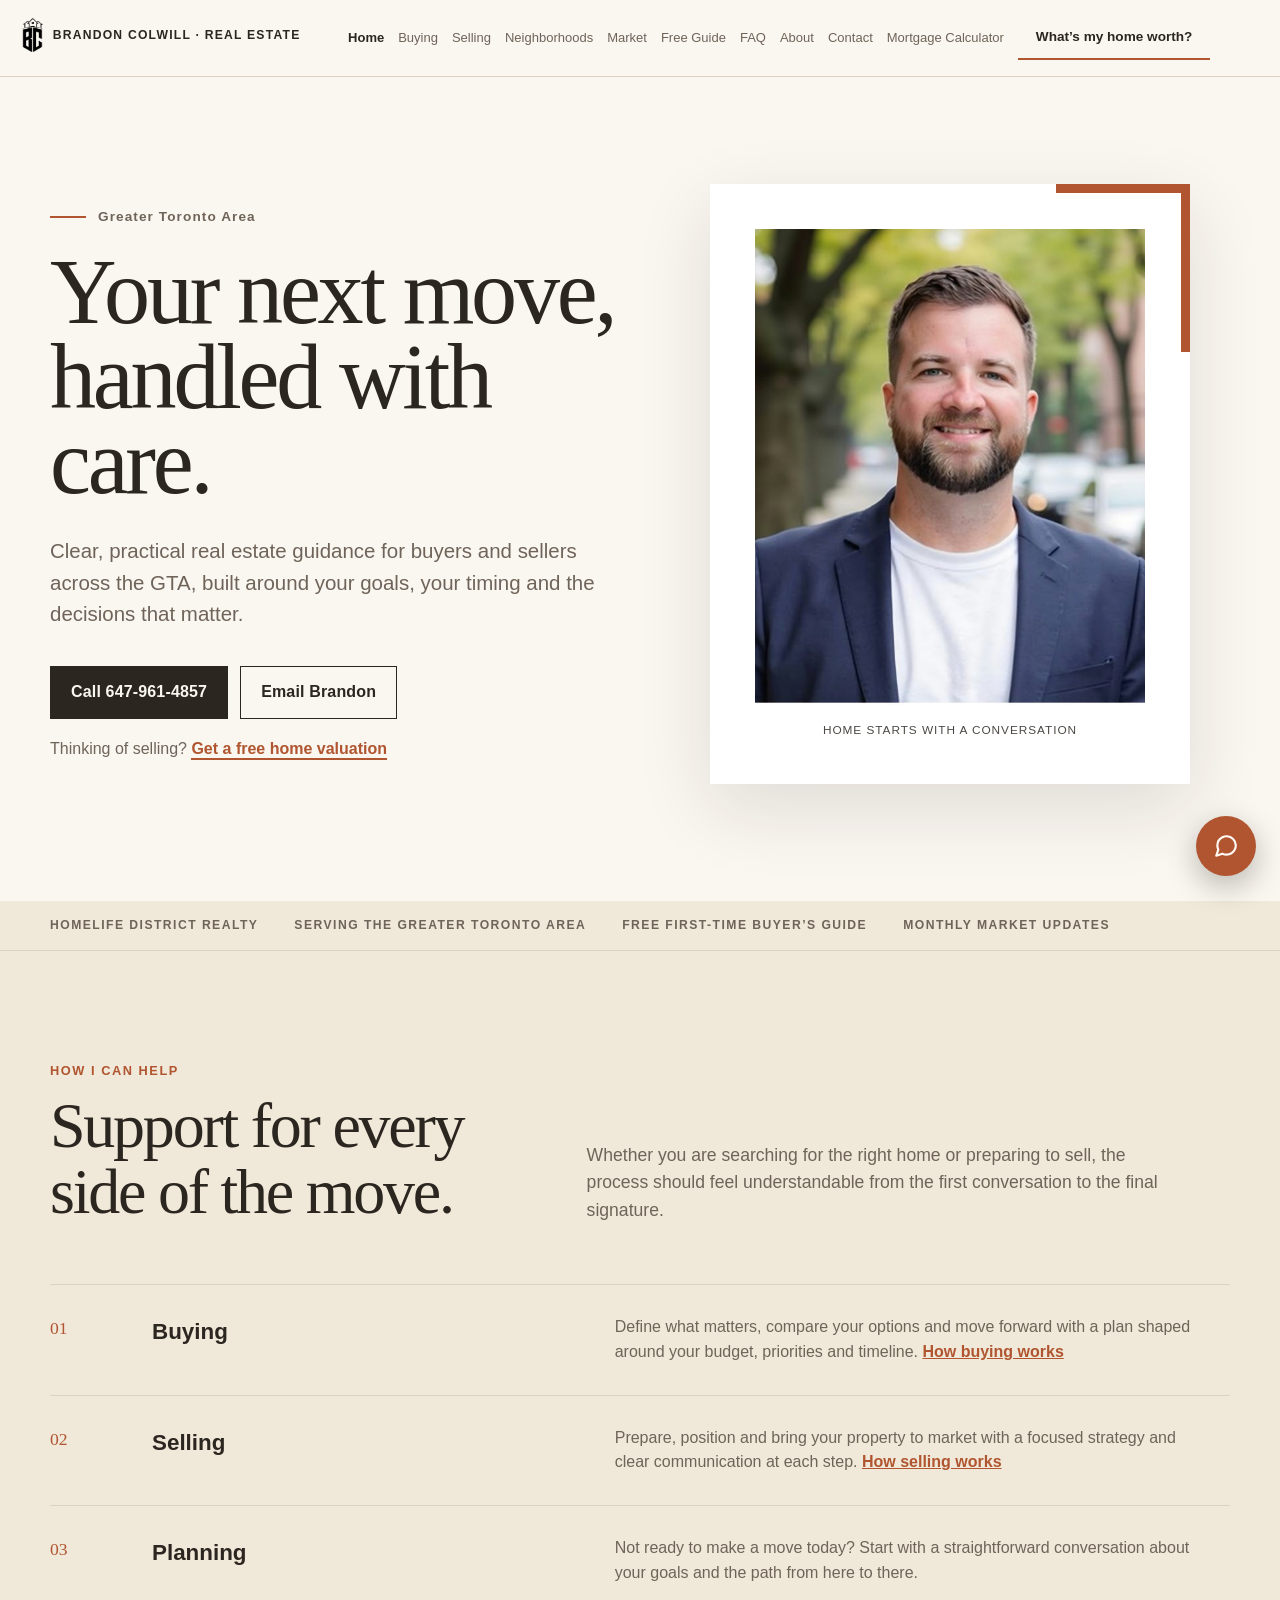
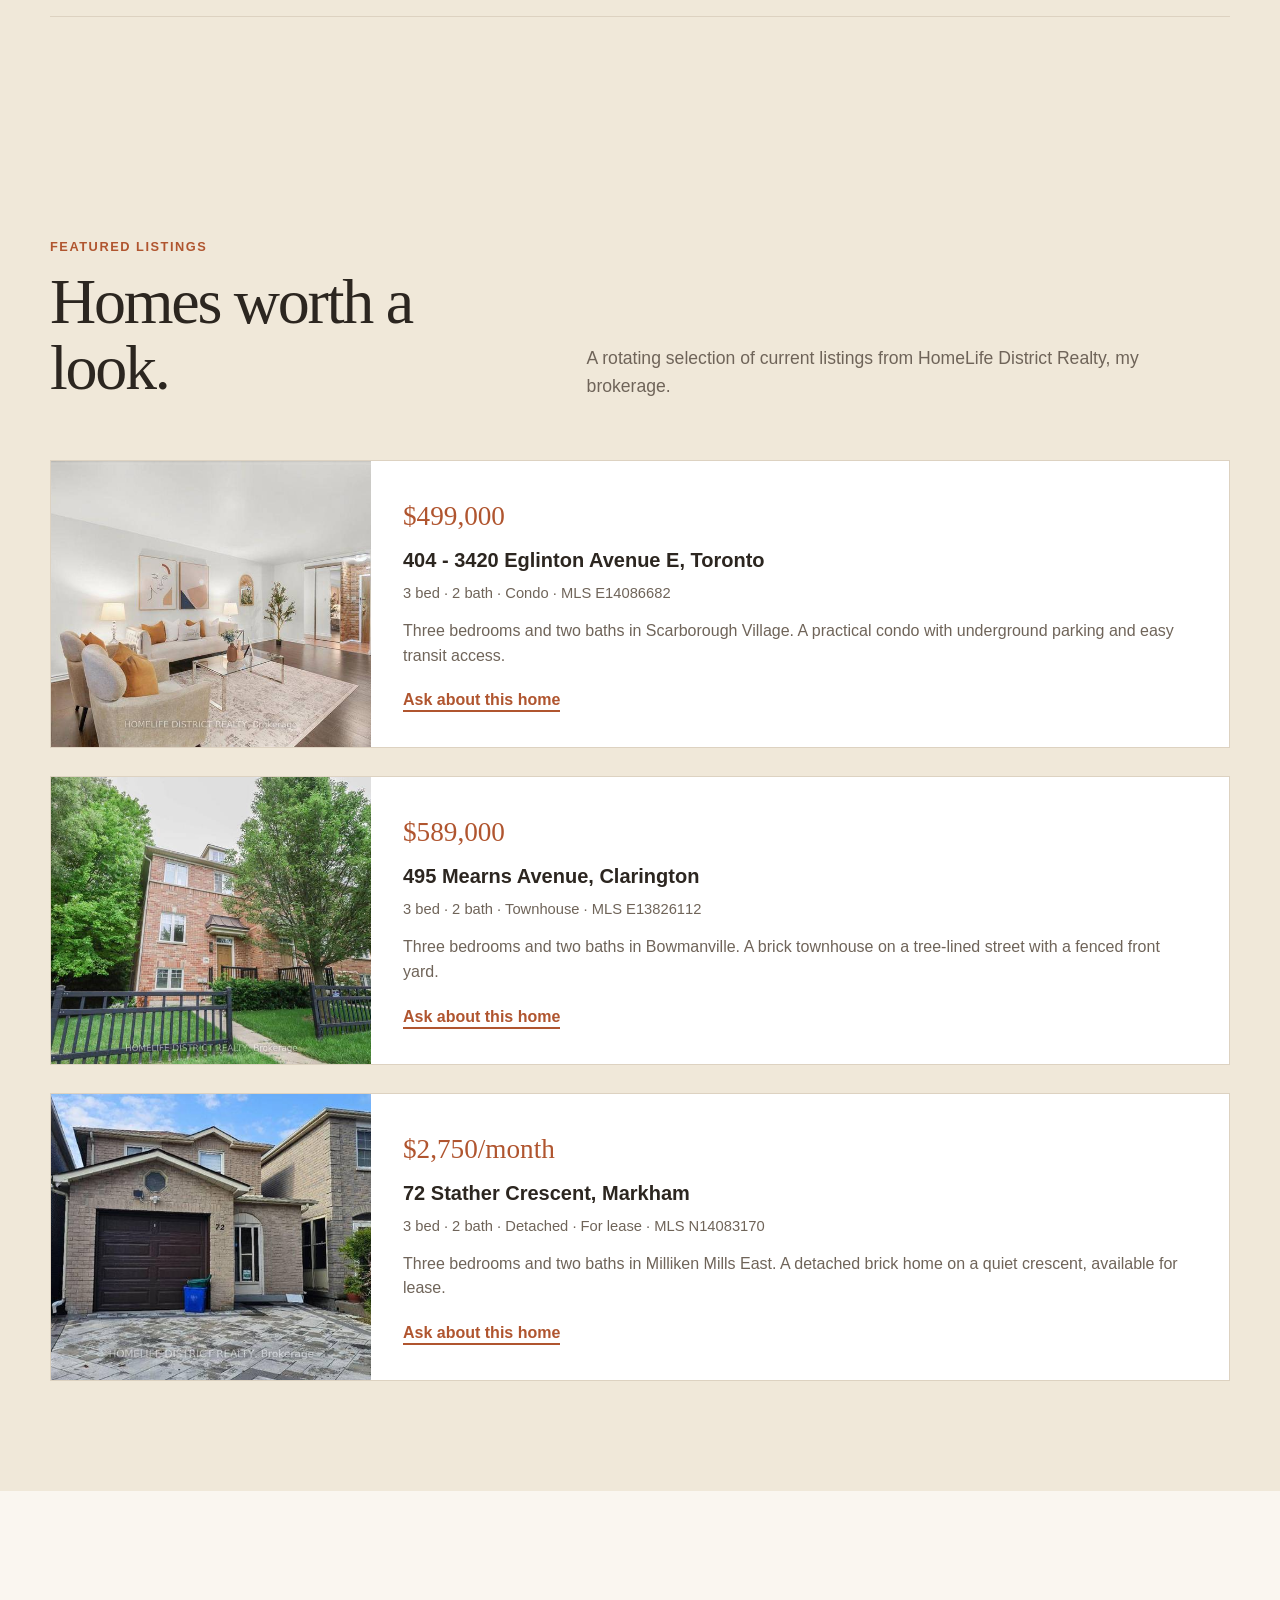
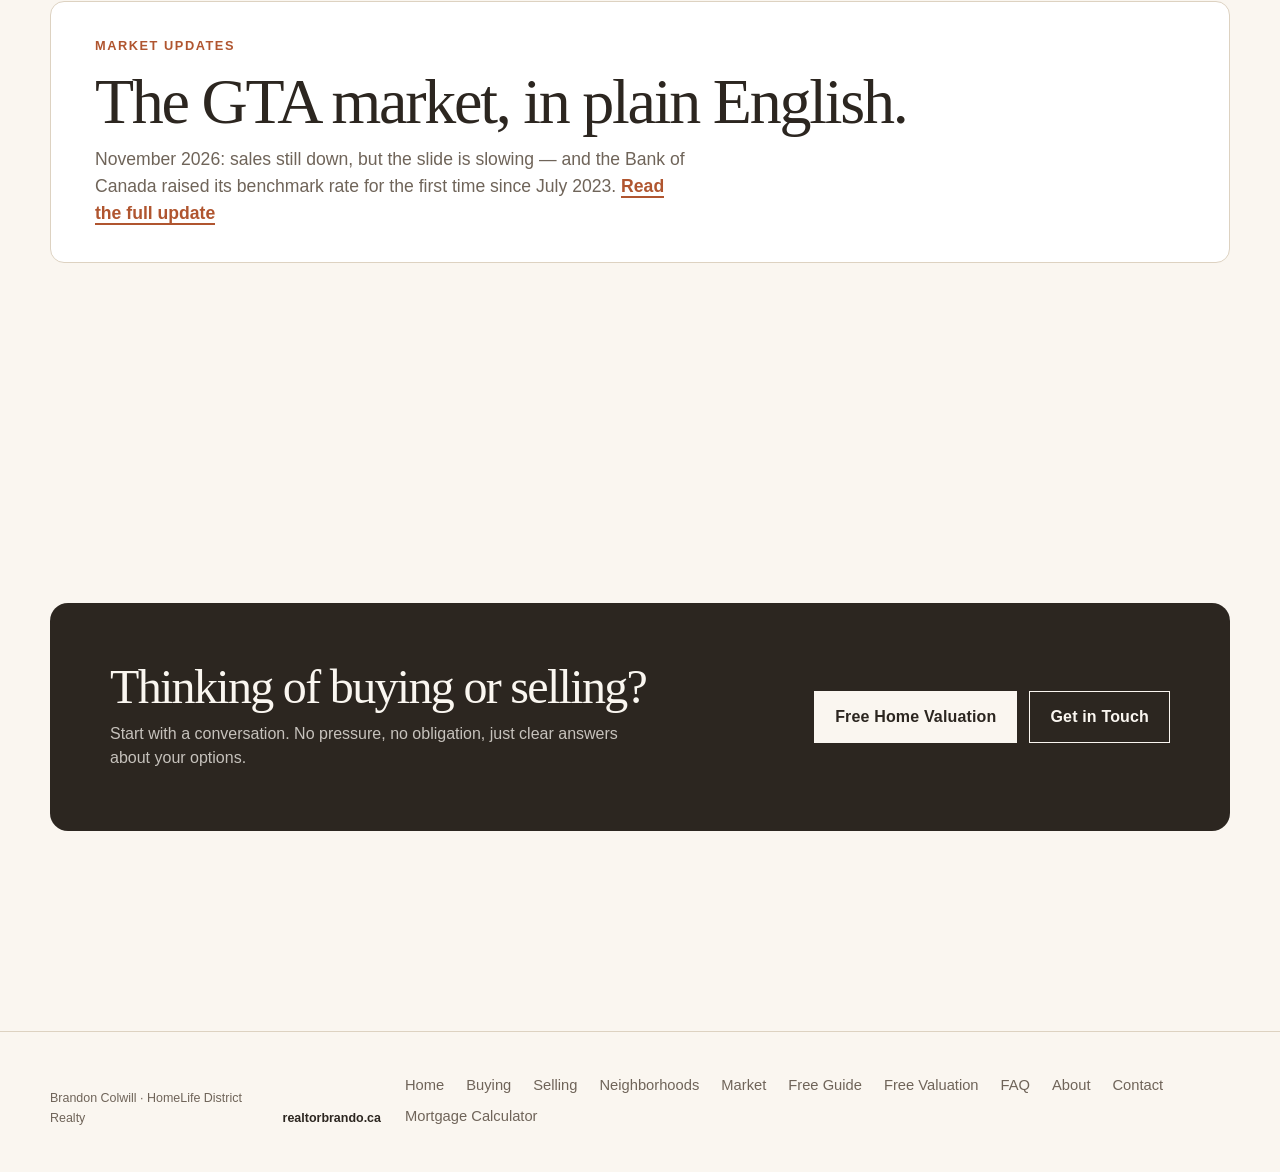
==== commit 7787c5a1: "Add October 2026 market update (TRREB Oct stats); fix BoC wording to raised; refresh home teaser" ====
--- a/index.html
+++ b/index.html
@@ -158,7 +158,7 @@
       <div class="teaser">
         <p class="section-label">Market updates</p>
         <h2>The GTA market, in plain English.</h2>
-        <p class="section-intro">October 2026: sales hit an eight-month high as prices keep easing, and the Bank of Canada just cut again. <a class="read-more" href="market.html">Read the full update</a></p>
+        <p class="section-intro">November 2026: sales still down, but the slide is slowing — and the Bank of Canada raised its benchmark rate for the first time since July 2023. <a class="read-more" href="market.html">Read the full update</a></p>
       </div>
     </div></section>
 
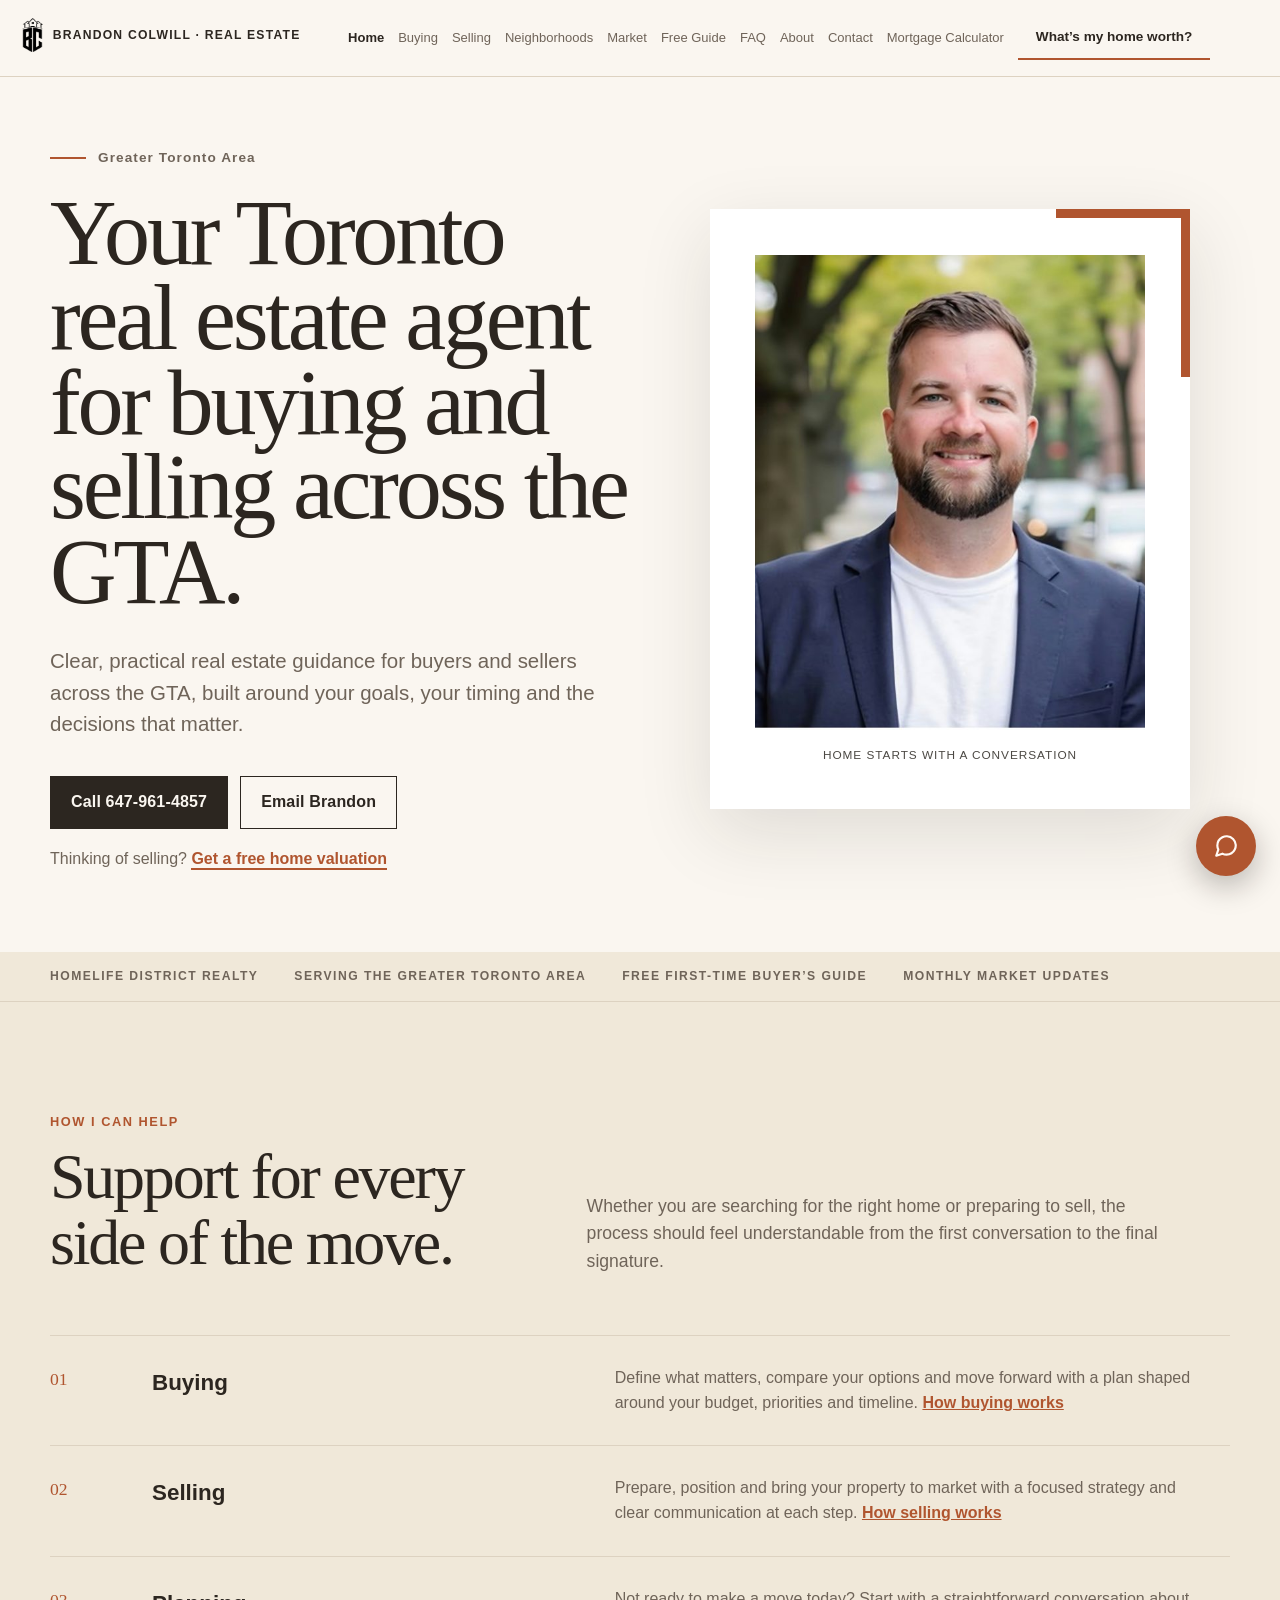
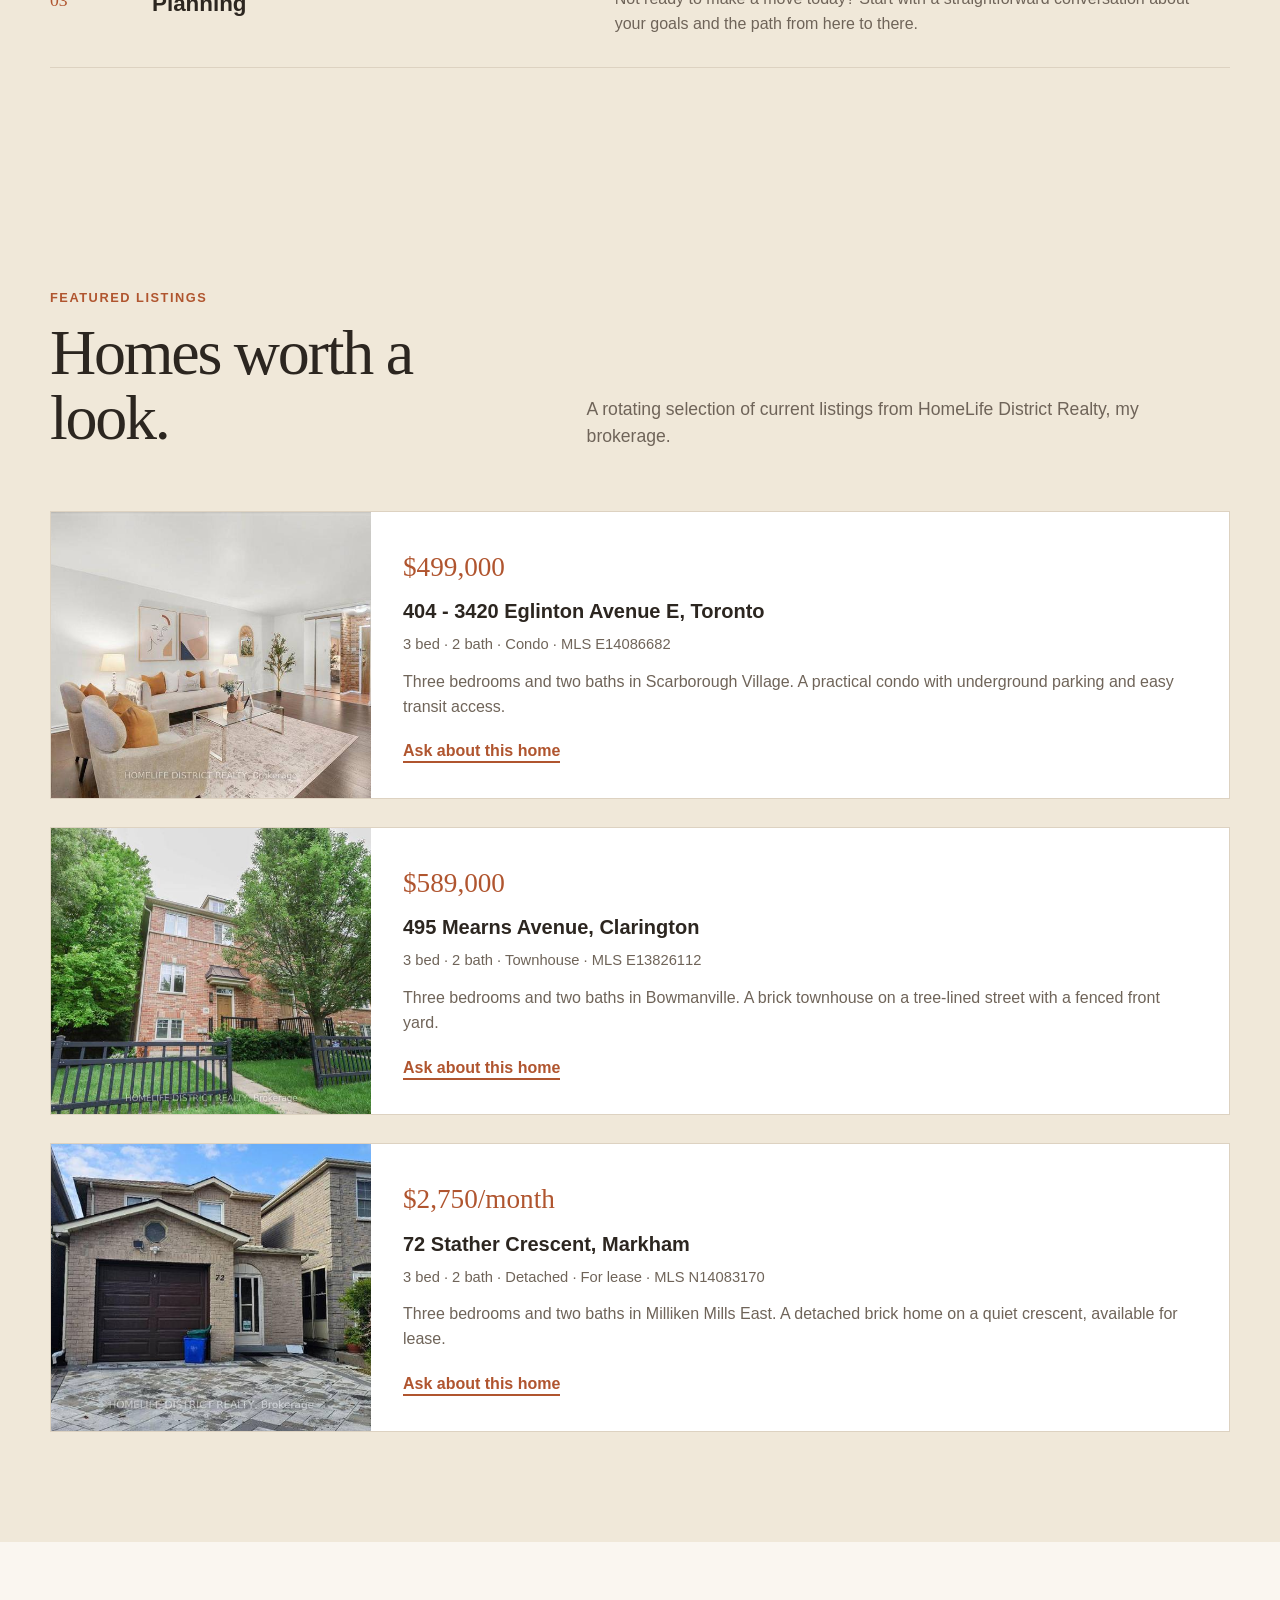
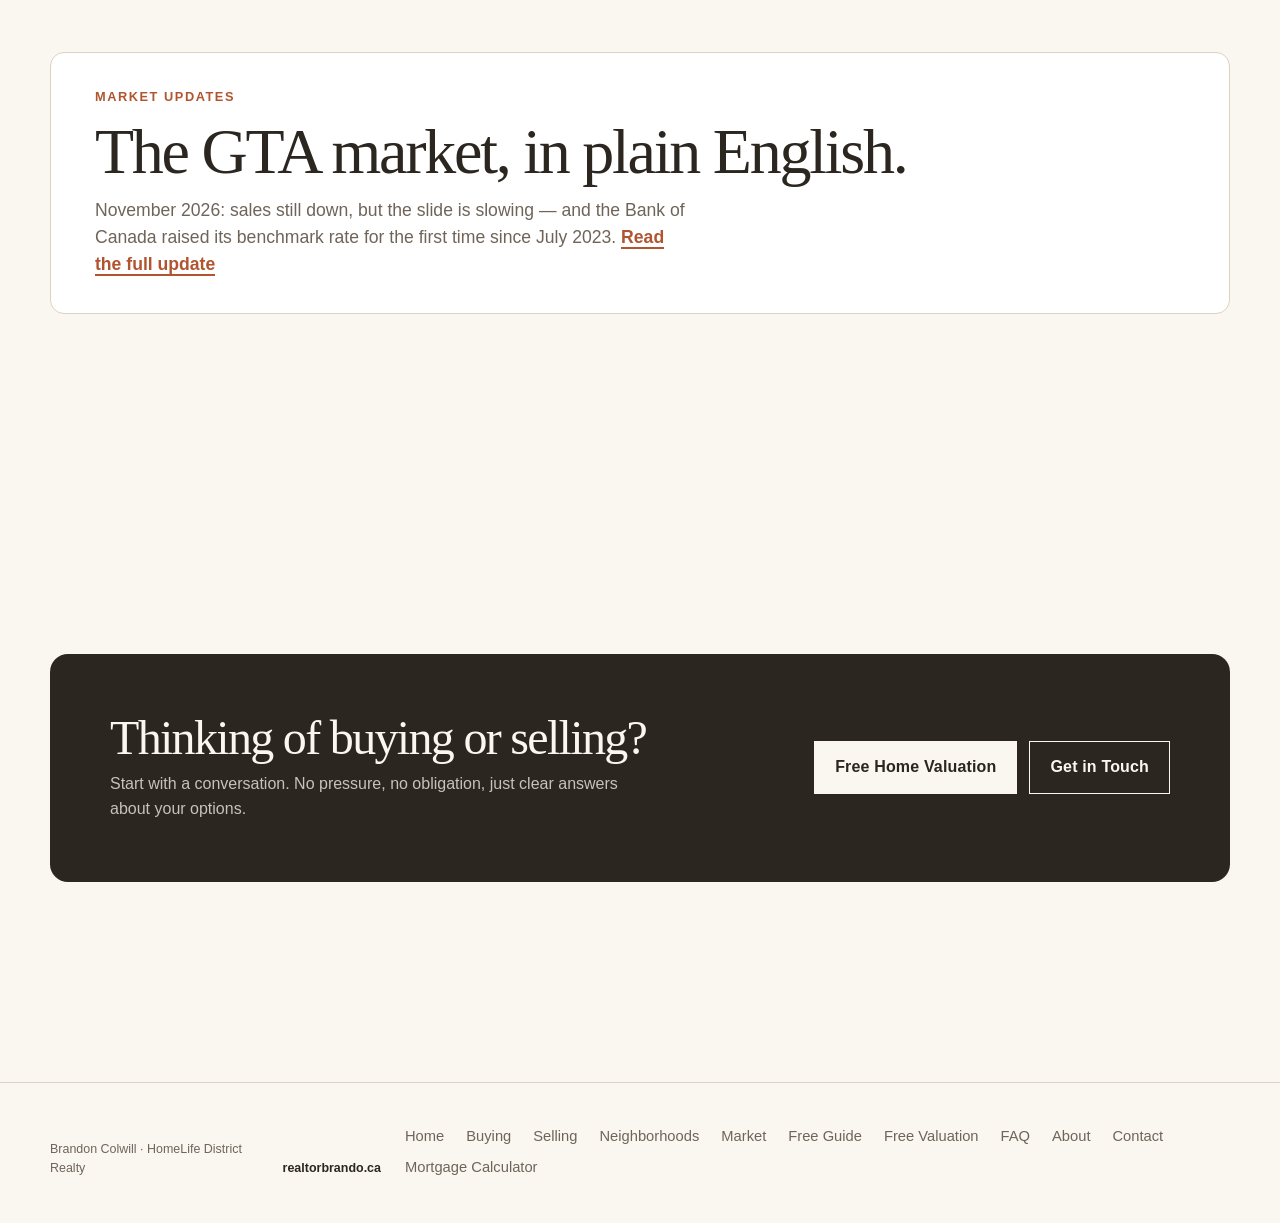
==== commit bfeefda8: "SEO audit fixes: clean-URL canonicals/links, JSON-LD (RealEstateAgent/FAQPage/BreadcrumbList), keywo" ====
--- a/index.html
+++ b/index.html
@@ -10,10 +10,37 @@
   <script defer src="/_vercel/insights/script.js"></script>
   <meta name="description" content="Brandon Colwill provides thoughtful real estate guidance for buyers and sellers across the Greater Toronto Area with HomeLife District Realty." />
   <link rel="canonical" href="https://realtorbrando.ca/" />
-  <link rel="icon" type="image/png" href="[data-uri]" />
+  <script type="application/ld+json">
+[
+  {
+    "@context": "https://schema.org",
+    "@type": "RealEstateAgent",
+    "name": "Brandon Colwill",
+    "url": "https://realtorbrando.ca/",
+    "telephone": "+1-647-961-4857",
+    "email": "brandonjcolwill@gmail.com",
+    "address": {
+      "@type": "PostalAddress",
+      "addressLocality": "Toronto",
+      "addressRegion": "ON",
+      "addressCountry": "CA"
+    },
+    "areaServed": "Greater Toronto Area",
+    "brand": {
+      "@type": "Brand",
+      "name": "HomeLife District Realty"
+    },
+    "sameAs": [
+      "https://www.facebook.com/share/1Mpi9P4WA8/?mibextid=wwXIfr",
+      "https://www.instagram.com/realtor.brando"
+    ]
+  }
+]
+  </script>
+  <link rel="icon" type="image/svg+xml" href="/favicon.svg" />
   <meta property="og:type" content="website" />
   <meta property="og:site_name" content="Brandon Colwill Real Estate" />
-  <meta property="og:title" content="Brandon Colwill | Greater Toronto Area Real Estate" />
+  <meta property="og:title" content="Brandon Colwill | Toronto Real Estate Agent | GTA Realtor" />
   <meta property="og:description" content="Brandon Colwill provides thoughtful real estate guidance for buyers and sellers across the Greater Toronto Area with HomeLife District Realty." />
   <meta property="og:url" content="https://realtorbrando.ca/" />
   <meta property="og:image" content="https://realtorbrando.ca/og-image.png" />
@@ -21,29 +48,29 @@
   <meta property="og:image:height" content="630" />
   <meta property="og:image:alt" content="Brandon Colwill, Greater Toronto Area Real Estate" />
   <meta name="twitter:card" content="summary_large_image" />
-  <meta name="twitter:title" content="Brandon Colwill | Greater Toronto Area Real Estate" />
+  <meta name="twitter:title" content="Brandon Colwill | Toronto Real Estate Agent | GTA Realtor" />
   <meta name="twitter:description" content="Brandon Colwill provides thoughtful real estate guidance for buyers and sellers across the Greater Toronto Area with HomeLife District Realty." />
   <meta name="twitter:image" content="https://realtorbrando.ca/og-image.png" />
-  <title>Brandon Colwill | Greater Toronto Area Real Estate</title>
+  <title>Brandon Colwill | Toronto Real Estate Agent | GTA Realtor</title>
   <link rel="stylesheet" href="styles.css" />
 </head>
 <body>
 <header class="site-header" aria-label="Primary navigation">
     <div class="wrap topline">
-      <div class="identity"><a href="index.html" style="text-decoration:none"><img src="[data-uri]" class="identity-logo" alt="Brandon Colwill logo">Brandon Colwill &middot; Real Estate</a></div>
+      <div class="identity"><a href="/" style="text-decoration:none"><img src="[data-uri]" class="identity-logo" alt="Brandon Colwill logo">Brandon Colwill &middot; Real Estate</a></div>
       <button class="nav-toggle" aria-label="Open menu" aria-expanded="false"><span></span><span></span><span></span></button>
       <nav class="main-nav" aria-label="Pages">
-              <a href="index.html" aria-current="page">Home</a>
-      <a href="buyers.html">Buying</a>
-      <a href="sellers.html">Selling</a>
-      <a href="neighborhoods.html">Neighborhoods</a>
-      <a href="market.html">Market</a>
-      <a href="guide.html">Free Guide</a>
-      <a href="faq.html">FAQ</a>
-      <a href="about.html">About</a>
-      <a href="contact.html">Contact</a>
-      <a href="calculator.html">Mortgage Calculator</a>
-      <a href="valuation.html" class="nav-cta">What&rsquo;s my home worth?</a>
+              <a href="/" aria-current="page">Home</a>
+      <a href="/buyers">Buying</a>
+      <a href="/sellers">Selling</a>
+      <a href="/neighborhoods">Neighborhoods</a>
+      <a href="/market">Market</a>
+      <a href="/guide">Free Guide</a>
+      <a href="/faq">FAQ</a>
+      <a href="/about">About</a>
+      <a href="/contact">Contact</a>
+      <a href="/calculator">Mortgage Calculator</a>
+      <a href="/valuation" class="nav-cta">What&rsquo;s my home worth?</a>
       </nav>
       <div class="nav-scrim" aria-hidden="true"></div>
     </div>
@@ -52,13 +79,13 @@
 <div class="wrap hero">
       <div class="hero-copy">
         <p class="eyebrow">Greater Toronto Area</p>
-        <h1>Your next move, handled with care.</h1>
+        <h1>Your Toronto real estate agent for buying and selling across the GTA.</h1>
         <p class="hero-lede">Clear, practical real estate guidance for buyers and sellers across the GTA, built around your goals, your timing and the decisions that matter.</p>
         <div class="actions">
           <a class="button primary" href="tel:+16479614857" aria-label="Call Brandon Colwill at 647 961 4857">Call 647-961-4857</a>
           <a class="button secondary" href="mailto:brandonjcolwill@gmail.com">Email Brandon</a>
         </div>
-        <span class="hero-sub">Thinking of selling? <a href="valuation.html">Get a free home valuation</a></span>
+        <span class="hero-sub">Thinking of selling? <a href="/valuation">Get a free home valuation</a></span>
       </div>
       <figure class="brand-frame" aria-label="Photo of Brandon Colwill">
         <img class="hero-photo" src="[data-uri]" alt="Brandon Colwill, GTA real estate agent with HomeLife District Realty" />
@@ -82,12 +109,12 @@
           <article class="service">
             <span class="service-number">01</span>
             <h3>Buying</h3>
-            <p>Define what matters, compare your options and move forward with a plan shaped around your budget, priorities and timeline. <a class="text-link" href="buyers.html">How buying works</a></p>
+            <p>Define what matters, compare your options and move forward with a plan shaped around your budget, priorities and timeline. <a class="text-link" href="/buyers">How buying works</a></p>
           </article>
           <article class="service">
             <span class="service-number">02</span>
             <h3>Selling</h3>
-            <p>Prepare, position and bring your property to market with a focused strategy and clear communication at each step. <a class="text-link" href="sellers.html">How selling works</a></p>
+            <p>Prepare, position and bring your property to market with a focused strategy and clear communication at each step. <a class="text-link" href="/sellers">How selling works</a></p>
           </article>
           <article class="service">
             <span class="service-number">03</span>
@@ -117,7 +144,7 @@
                 <h3>123 Example Street, Toronto</h3>
                 <p class="listing-meta">3 bed &middot; 2 bath &middot; 1,500 sq ft</p>
                 <p class="listing-desc">One or two sentences on what makes this home stand out.</p>
-                <a class="listing-link" href="contact.html">Ask about this home</a>
+                <a class="listing-link" href="/contact">Ask about this home</a>
               </div>
             </article>
           -->
@@ -128,7 +155,7 @@
               <h3>404 - 3420 Eglinton Avenue E, Toronto</h3>
               <p class="listing-meta">3 bed &middot; 2 bath &middot; Condo &middot; MLS E14086682</p>
               <p class="listing-desc">Three bedrooms and two baths in Scarborough Village. A practical condo with underground parking and easy transit access.</p>
-              <a class="listing-link" href="contact.html">Ask about this home</a>
+              <a class="listing-link" href="/contact">Ask about this home</a>
             </div>
           </article>
           <article class="listing-card">
@@ -138,7 +165,7 @@
               <h3>495 Mearns Avenue, Clarington</h3>
               <p class="listing-meta">3 bed &middot; 2 bath &middot; Townhouse &middot; MLS E13826112</p>
               <p class="listing-desc">Three bedrooms and two baths in Bowmanville. A brick townhouse on a tree-lined street with a fenced front yard.</p>
-              <a class="listing-link" href="contact.html">Ask about this home</a>
+              <a class="listing-link" href="/contact">Ask about this home</a>
             </div>
           </article>
           <article class="listing-card">
@@ -148,7 +175,7 @@
               <h3>72 Stather Crescent, Markham</h3>
               <p class="listing-meta">3 bed &middot; 2 bath &middot; Detached &middot; For lease &middot; MLS N14083170</p>
               <p class="listing-desc">Three bedrooms and two baths in Milliken Mills East. A detached brick home on a quiet crescent, available for lease.</p>
-              <a class="listing-link" href="contact.html">Ask about this home</a>
+              <a class="listing-link" href="/contact">Ask about this home</a>
             </div>
           </article>
         </div>
@@ -158,7 +185,7 @@
       <div class="teaser">
         <p class="section-label">Market updates</p>
         <h2>The GTA market, in plain English.</h2>
-        <p class="section-intro">November 2026: sales still down, but the slide is slowing — and the Bank of Canada raised its benchmark rate for the first time since July 2023. <a class="read-more" href="market.html">Read the full update</a></p>
+        <p class="section-intro">November 2026: sales still down, but the slide is slowing — and the Bank of Canada raised its benchmark rate for the first time since July 2023. <a class="read-more" href="/market">Read the full update</a></p>
       </div>
     </div></section>
 
@@ -169,8 +196,8 @@
           <p>Start with a conversation. No pressure, no obligation, just clear answers about your options.</p>
         </div>
         <div class="actions">
-          <a class="button primary" href="valuation.html">Free Home Valuation</a>
-          <a class="button secondary" href="contact.html">Get in Touch</a>
+          <a class="button primary" href="/valuation">Free Home Valuation</a>
+          <a class="button secondary" href="/contact">Get in Touch</a>
         </div>
       </div>
     </div></section>
@@ -181,13 +208,13 @@
       <p>Brandon Colwill &middot; HomeLife District Realty</p>
       <p class="domain">realtorbrando.ca</p>
       <nav class="footer-nav" aria-label="Footer">
-        <a href="index.html">Home</a><a href="buyers.html">Buying</a><a href="sellers.html">Selling</a><a href="neighborhoods.html">Neighborhoods</a><a href="market.html">Market</a><a href="guide.html">Free Guide</a><a href="valuation.html">Free Valuation</a><a href="faq.html">FAQ</a><a href="about.html">About</a><a href="contact.html">Contact</a><a href="calculator.html">Mortgage Calculator</a>
+        <a href="/">Home</a><a href="/buyers">Buying</a><a href="/sellers">Selling</a><a href="/neighborhoods">Neighborhoods</a><a href="/market">Market</a><a href="/guide">Free Guide</a><a href="/valuation">Free Valuation</a><a href="/faq">FAQ</a><a href="/about">About</a><a href="/contact">Contact</a><a href="/calculator">Mortgage Calculator</a>
       </nav>
     </div>
   </footer>
 <div class="mobile-cta" role="navigation" aria-label="Quick contact">
     <a class="mcta mcta-call" href="tel:+16479614857">Call Now</a>
-    <a class="mcta mcta-value" href="valuation.html">Free Valuation</a>
+    <a class="mcta mcta-value" href="/valuation">Free Valuation</a>
   </div>
 <div class="chat-widget">
   <div class="chat-nudge" id="chatNudge" hidden>
@@ -345,21 +372,21 @@
     if(has('hi','hello','hey','morning','afternoon','evening')&&t.trim().length<14)
       return "Hey! Are you looking to <b>buy</b>, <b>sell</b>, or just browsing?";
     if(has('worth','value','valuation','sell','selling','list my','price of my','my home','my house','my condo'))
-      return "You can get a <b>free home valuation</b> in about 30 seconds, no strings attached: <a href='valuation.html'>What's My Home Worth →</a><br><br>And here's <a href='sellers.html'>how selling works</a>, including exactly how I'd market your home.<br><br>Or want Brandon to walk you through the numbers on a call?";
+      return "You can get a <b>free home valuation</b> in about 30 seconds, no strings attached: <a href='/valuation'>What's My Home Worth →</a><br><br>And here's <a href='/sellers'>how selling works</a>, including exactly how I'd market your home.<br><br>Or want Brandon to walk you through the numbers on a call?";
     if(has('buy','buying','purchase','first time','first-time','fhsa','hbp','down payment','pre-approval','preapproval','mortgage'))
-      return "Smart move getting informed first. Start with <a href='buyers.html'>how buying works</a>: the 5-step process, real costs, and FAQ. Then try the <a href='calculator.html'>mortgage calculator</a> and grab the <a href='guide.html'>First-Time Buyer's Guide →</a>.<br><br>Want Brandon to build you a personalized buying plan?";
+      return "Smart move getting informed first. Start with <a href='/buyers'>how buying works</a>: the 5-step process, real costs, and FAQ. Then try the <a href='/calculator'>mortgage calculator</a> and grab the <a href='/guide'>First-Time Buyer's Guide →</a>.<br><br>Want Brandon to build you a personalized buying plan?";
     if(has('commission','fee','charge','cost to sell','how much do you'))
       return "Brandon's commission is competitive and always discussed upfront. Every home is different, so he quotes exact numbers for your place. Want him to run them for you?";
     if(has('neighbourhood','neighborhood','area','areas','location','where'))
-      return "Brandon covers the whole GTA: <a href='neighborhoods.html'>explore the neighbourhood guides →</a>. Any area in particular catching your eye?";
+      return "Brandon covers the whole GTA: <a href='/neighborhoods'>explore the neighbourhood guides →</a>. Any area in particular catching your eye?";
     if(has('market','prices','rates','trends','stats'))
-      return "The latest numbers are on the <a href='market.html'>Market Updates →</a> page, refreshed monthly from TRREB data. Anything specific you want to know?";
+      return "The latest numbers are on the <a href='/market'>Market Updates →</a> page, refreshed monthly from TRREB data. Anything specific you want to know?";
     if(has('contact','reach','email','number','phone'))
       return "You can reach Brandon directly at <a href='tel:+16479614857'>(647) 961-4857</a>, or I can have him call you. Just say <b>\"call me\"</b>.";
     if(has('who are you','your name','brando'))
       return "I'm <b>Brando</b>, Brandon Colwill's digital assistant. I answer questions and connect you with Brandon, a Homelife District Realty agent serving the GTA.";
     if(has('thank','thanks','thx','appreciated')) return "Anytime! Good luck with the move. I'm here if anything else comes up.";
-    if(has('bye','goodbye','see you','later')) return "Talk soon! And remember, the <a href='valuation.html'>free home valuation</a> is always there when curiosity strikes.";
+    if(has('bye','goodbye','see you','later')) return "Talk soon! And remember, the <a href='/valuation'>free home valuation</a> is always there when curiosity strikes.";
     if(has('yes','yeah','sure','ok','please do')&&/call|talk|reach|contact/.test(' '+document.title.toLowerCase()))
       {startLead();return null;}
     if(has('yes','yeah','yep','sure','okay','ok','please','definitely'))
